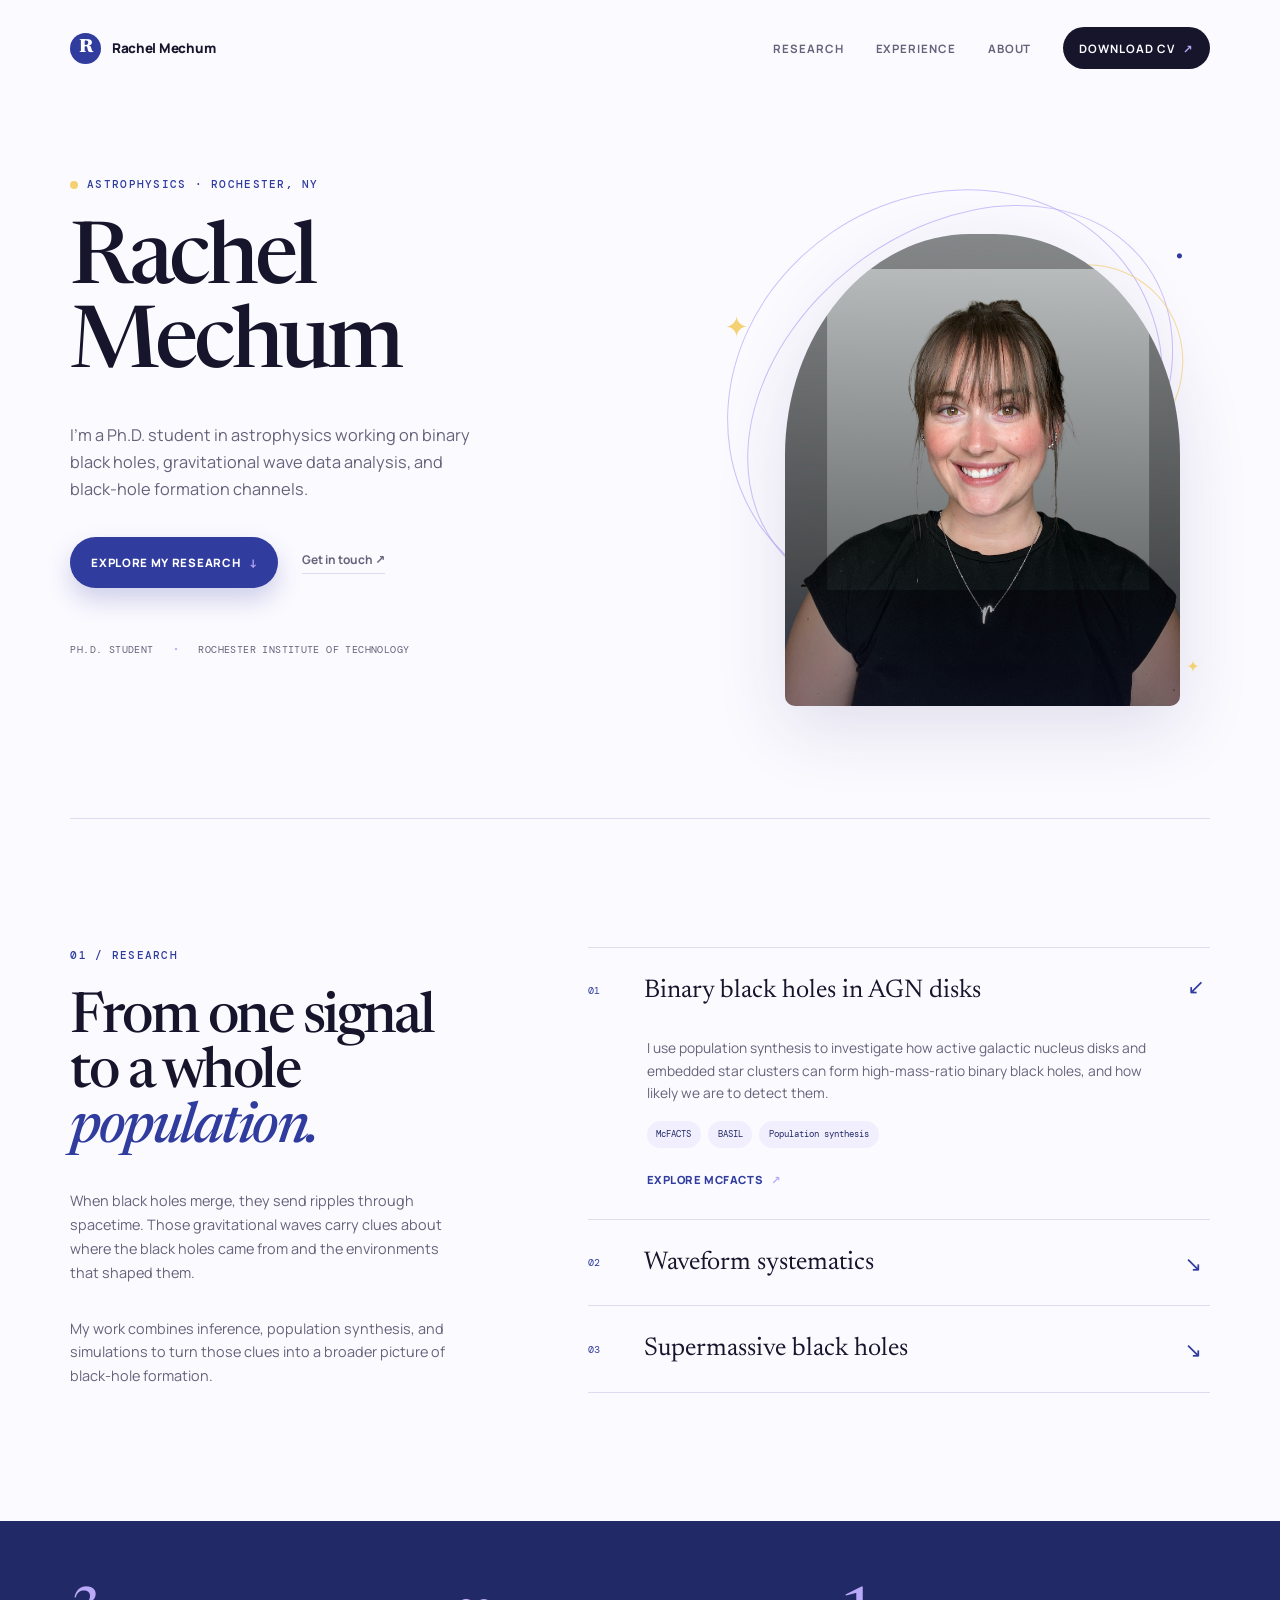
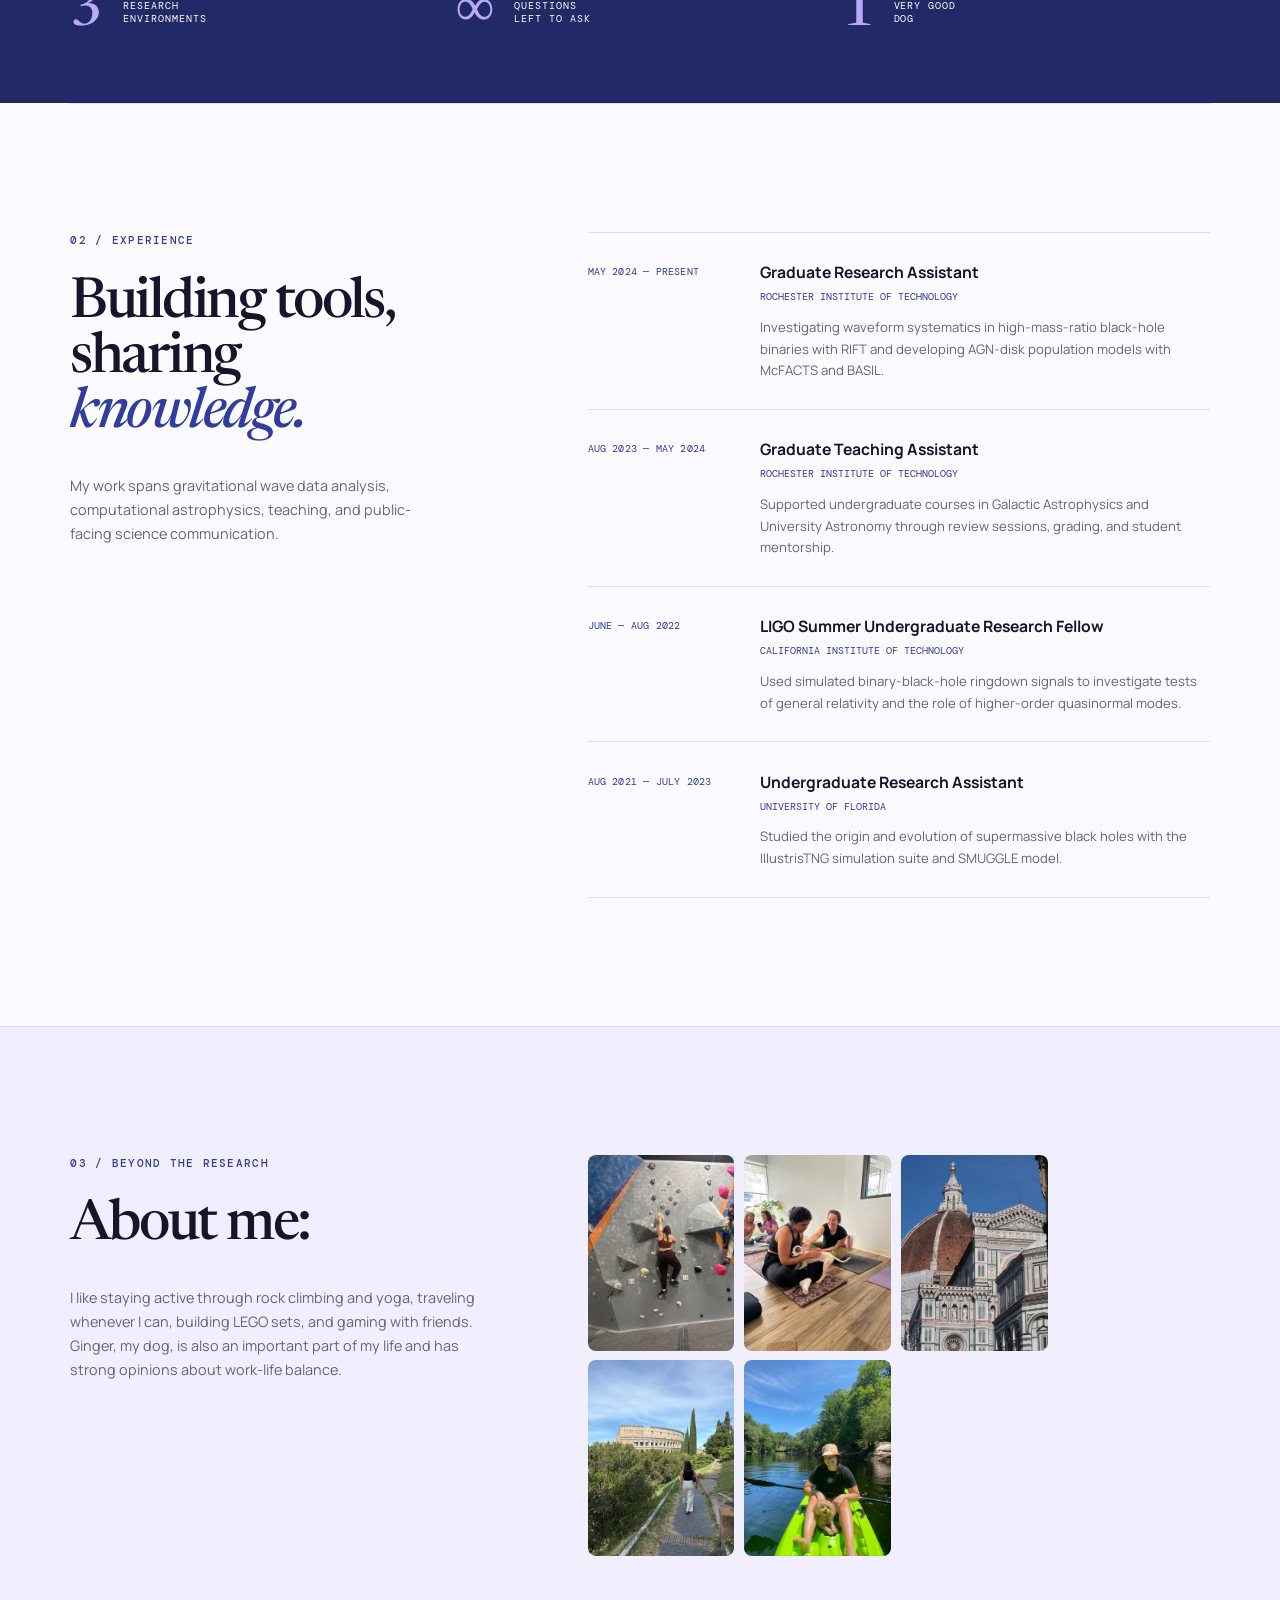
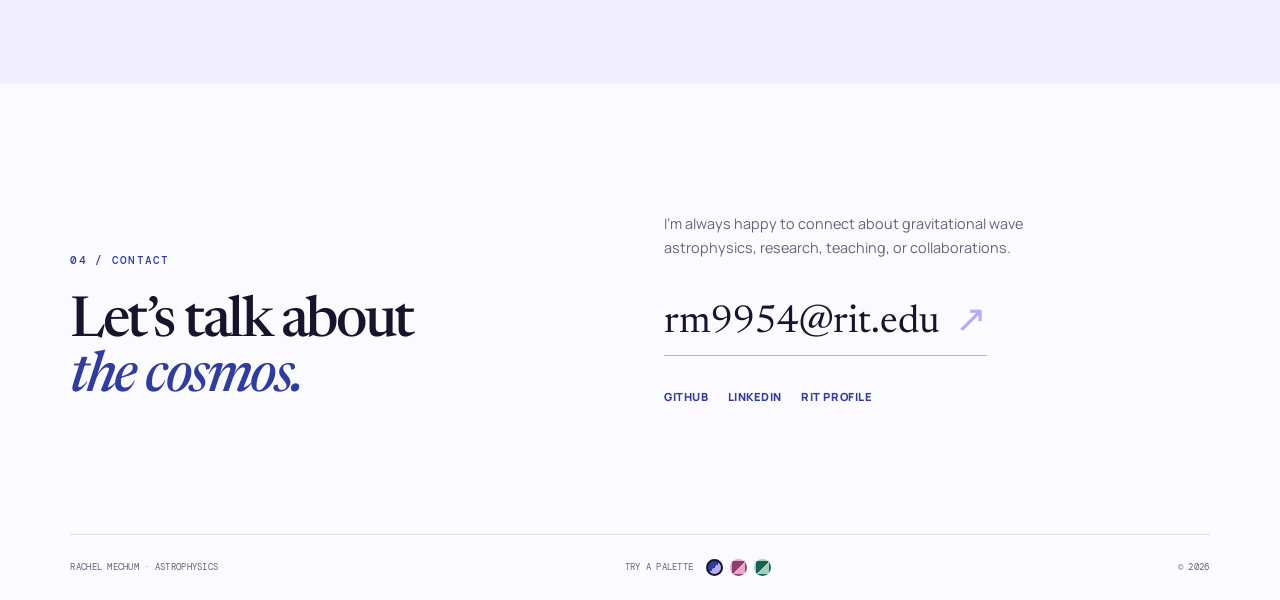
==== index.html @ 211d4503 "Add rock climbing and yoga photos back to about gallery" ====
<!doctype html>
<html lang="en">
<head>
  <meta charset="utf-8">
  <meta name="viewport" content="width=device-width, initial-scale=1">
  <meta name="description" content="Rachel Mechum is a Ph.D. student studying binary black holes, gravitational waves, and black-hole populations.">
  <title>Rachel Mechum | Astrophysics</title>
  <link rel="preconnect" href="https://fonts.googleapis.com">
  <link rel="preconnect" href="https://fonts.gstatic.com" crossorigin>
  <link href="https://fonts.googleapis.com/css2?family=DM+Mono:wght@400;500&family=Manrope:wght@400;500;600;700;800&family=Newsreader:opsz,wght@6..72,500;6..72,600&display=swap" rel="stylesheet">
  <link rel="stylesheet" href="styles.css">
</head>
<body>
  <div class="site-shell">
    <header class="site-header">
      <a class="wordmark" href="#top" aria-label="Rachel Mechum home">
        <span class="wordmark-mark">R</span>
        <span>Rachel Mechum</span>
      </a>
      <button class="menu-toggle" type="button" aria-expanded="false" aria-controls="site-nav">Menu</button>
      <nav class="site-nav" id="site-nav" aria-label="Primary navigation">
        <a href="#research">Research</a>
        <a href="#experience">Experience</a>
        <a href="#about">About</a>
        <a class="nav-button" href="assets/MechumRachel_CurriculumVitae.pdf" download>Download CV <span aria-hidden="true">↗</span></a>
      </nav>
    </header>

    <main id="top">
      <section class="hero section-grid" aria-labelledby="hero-title">
        <div class="hero-copy">
          <p class="eyebrow"><span class="eyebrow-dot"></span> Astrophysics · Rochester, NY</p>
          <h1 id="hero-title">Rachel Mechum</h1>
          <p class="hero-intro">I’m a Ph.D. student in astrophysics working on binary black holes, gravitational wave data analysis, and black-hole formation channels.</p>
          <div class="hero-actions">
            <a class="button button-primary" href="#research">Explore my research <span aria-hidden="true">↓</span></a>
            <a class="text-link" href="mailto:rm9954@rit.edu">Get in touch <span aria-hidden="true">↗</span></a>
          </div>
          <div class="hero-meta">
            <span>Ph.D. student</span>
            <span>Rochester Institute of Technology</span>
          </div>
        </div>
        <div class="hero-visual">
          <div class="orbit orbit-one"></div>
          <div class="orbit orbit-two"></div>
          <div class="orbit orbit-three"></div>
          <div class="star star-one">✦</div>
          <div class="star star-two">✦</div>
          <div class="star star-three">·</div>
          <div class="portrait-frame">
            <img src="assets/rachel-mechum.jpg" alt="Rachel Mechum smiling in a black shirt">
          </div>
        </div>
      </section>

      <section class="research section-grid" id="research" aria-labelledby="research-title">
        <div class="section-intro">
          <p class="eyebrow">01 / Research</p>
          <h2 id="research-title">From one signal<br>to a whole <em>population.</em></h2>
          <p>When black holes merge, they send ripples through spacetime. Those gravitational waves carry clues about where the black holes came from and the environments that shaped them.</p>
          <p>My work combines inference, population synthesis, and simulations to turn those clues into a broader picture of black-hole formation.</p>
        </div>
        <div class="research-cards">
          <details class="research-card" open>
            <summary><span class="card-number">01</span><span class="card-title">Binary black holes in AGN disks</span><span class="card-icon" aria-hidden="true">↘</span></summary>
            <div class="card-content">
              <p>I use population synthesis to investigate how active galactic nucleus disks and embedded star clusters can form high-mass-ratio binary black holes, and how likely we are to detect them.</p>
              <div class="tag-list"><span>McFACTS</span><span>BASIL</span><span>Population synthesis</span></div>
              <a class="card-link" href="https://github.com/mcfacts/mcfacts" target="_blank" rel="noreferrer">Explore McFACTS <span aria-hidden="true">↗</span></a>
            </div>
          </details>
          <details class="research-card">
            <summary><span class="card-number">02</span><span class="card-title">Waveform systematics</span><span class="card-icon" aria-hidden="true">↘</span></summary>
            <div class="card-content">
              <p>I study how differences between waveform models affect the masses, spins, and other properties inferred from unequal-mass binary black-hole mergers.</p>
              <div class="tag-list"><span>RIFT</span><span>Parameter inference</span><span>High mass ratios</span></div>
              <a class="card-link" href="https://github.com/oshaughn/research-projects-RIT" target="_blank" rel="noreferrer">Explore RIFT <span aria-hidden="true">↗</span></a>
            </div>
          </details>
          <details class="research-card">
            <summary><span class="card-number">03</span><span class="card-title">Supermassive black holes</span><span class="card-icon" aria-hidden="true">↘</span></summary>
            <div class="card-content">
              <p>My earlier work explored the origins of supermassive black holes and how their growth connects to galaxy formation and evolution in cosmological simulations.</p>
              <div class="tag-list"><span>IllustrisTNG</span><span>SMUGGLE</span><span>AREPO</span></div>
              <a class="card-link" href="https://ufdc.ufl.edu/aa00092749/00001" target="_blank" rel="noreferrer">Read my undergraduate thesis <span aria-hidden="true">↗</span></a>
            </div>
          </details>
        </div>
      </section>

      <section class="stats-band" aria-label="Research facts">
        <div><strong>3</strong><span>research<br>environments</span></div>
        <div><strong>∞</strong><span>questions<br>left to ask</span></div>
        <div><strong>1</strong><span>very good<br>dog</span></div>
      </section>

      <section class="experience section-grid" id="experience" aria-labelledby="experience-title">
        <div class="section-intro">
          <p class="eyebrow">02 / Experience</p>
          <h2 id="experience-title">Building tools,<br>sharing <em>knowledge.</em></h2>
          <p>My work spans gravitational wave data analysis, computational astrophysics, teaching, and public-facing science communication.</p>
        </div>
        <div class="timeline">
          <article class="timeline-item">
            <div class="timeline-date">May 2024 — present</div>
            <div><h3>Graduate Research Assistant</h3><p class="place">Rochester Institute of Technology</p><p>Investigating waveform systematics in high-mass-ratio black-hole binaries with RIFT and developing AGN-disk population models with McFACTS and BASIL.</p></div>
          </article>
          <article class="timeline-item">
            <div class="timeline-date">Aug 2023 — May 2024</div>
            <div><h3>Graduate Teaching Assistant</h3><p class="place">Rochester Institute of Technology</p><p>Supported undergraduate courses in Galactic Astrophysics and University Astronomy through review sessions, grading, and student mentorship.</p></div>
          </article>
          <article class="timeline-item">
            <div class="timeline-date">June — Aug 2022</div>
            <div><h3>LIGO Summer Undergraduate Research Fellow</h3><p class="place">California Institute of Technology</p><p>Used simulated binary-black-hole ringdown signals to investigate tests of general relativity and the role of higher-order quasinormal modes.</p></div>
          </article>
          <article class="timeline-item">
            <div class="timeline-date">Aug 2021 — July 2023</div>
            <div><h3>Undergraduate Research Assistant</h3><p class="place">University of Florida</p><p>Studied the origin and evolution of supermassive black holes with the IllustrisTNG simulation suite and SMUGGLE model.</p></div>
          </article>
        </div>
      </section>

      <section class="about section-grid" id="about" aria-labelledby="about-title">
        <div class="about-card">
          <p class="eyebrow">03 / Beyond the research</p>
          <h2 id="about-title">About me:</h2>
          <p>I like staying active through rock climbing and yoga, traveling whenever I can, building LEGO sets, and gaming with friends. Ginger, my dog, is also an important part of my life and has strong opinions about work-life balance.</p>
        </div>
        <div class="about-notes">
          <div class="photo-gallery">
            <img class="gallery-photo" src="assets/climbing.jpg" alt="Rachel rock climbing">
            <img class="gallery-photo" src="assets/yoga.jpg" alt="Rachel practicing yoga">
            <img class="gallery-photo" src="assets/cathedral.jpg" alt="A cathedral">
            <img class="gallery-photo" src="assets/colosseum.jpg" alt="The Colosseum">
            <img class="gallery-photo" src="assets/kayak.jpg" alt="Kayaking on the water">
          </div>
        </div>
      </section>

      <section class="contact" id="contact" aria-labelledby="contact-title">
        <div><p class="eyebrow">04 / Contact</p><h2 id="contact-title">Let’s talk about<br><em>the cosmos.</em></h2></div>
        <div class="contact-right"><p>I’m always happy to connect about gravitational wave astrophysics, research, teaching, or collaborations.</p><a class="email-link" href="mailto:rm9954@rit.edu">rm9954@rit.edu <span aria-hidden="true">↗</span></a><div class="social-links"><a href="https://github.com/rachelmechum" target="_blank" rel="noreferrer">GitHub</a><a href="https://www.linkedin.com/in/rachel-mechum-astro/" target="_blank" rel="noreferrer">LinkedIn</a><a href="https://ccrg.rit.edu/user/rachel.mechum" target="_blank" rel="noreferrer">RIT profile</a></div></div>
      </section>
    </main>

    <footer class="site-footer"><span>Rachel Mechum · Astrophysics</span><div class="theme-picker" aria-label="Color theme"><span>Try a palette</span><button class="swatch swatch-cosmic active" type="button" data-theme="cosmic" aria-label="Cosmic blue and lavender" aria-pressed="true"></button><button class="swatch swatch-dusk" type="button" data-theme="dusk" aria-label="Dusk rose and violet" aria-pressed="false"></button><button class="swatch swatch-forest" type="button" data-theme="forest" aria-label="Forest and cream" aria-pressed="false"></button></div><span>© <span id="year"></span></span></footer>
  </div>
  <script src="script.js"></script>
</body>
</html>
---- styles.css ----
:root {
  --ink: #17152c;
  --muted: #65637a;
  --paper: #fbfaff;
  --surface: #f1effd;
  --line: #dedcf0;
  --blue: #303c9e;
  --blue-deep: #212966;
  --lavender: #b9a9f8;
  --lavender-pale: #e7e1ff;
  --yellow: #f4d274;
  --shadow: 0 22px 70px rgba(44, 41, 102, .13);
}

[data-theme="dusk"] { --ink: #291827; --muted: #796371; --paper: #fffafc; --surface: #f8eaf2; --line: #ead4e0; --blue: #8c3d70; --blue-deep: #532444; --lavender: #e9a7c9; --lavender-pale: #f7d9e9; --yellow: #f3c978; }
[data-theme="forest"] { --ink: #132621; --muted: #60766e; --paper: #fbfcf7; --surface: #e7f1e9; --line: #d0e1d5; --blue: #176257; --blue-deep: #0f413b; --lavender: #a5d1b9; --lavender-pale: #d9ecde; --yellow: #e8c866; }

* { box-sizing: border-box; }
html { scroll-behavior: smooth; }
body { margin: 0; background: var(--paper); color: var(--ink); font-family: Manrope, system-ui, sans-serif; line-height: 1.65; }
a { color: inherit; text-decoration: none; }
button { font: inherit; }
.site-shell { max-width: 1440px; margin: 0 auto; padding: 0 5.5vw; overflow: hidden; }
.site-header { align-items: center; display: flex; justify-content: space-between; min-height: 96px; position: relative; z-index: 5; }
.wordmark { align-items: center; display: flex; font-size: .84rem; font-weight: 800; gap: .65rem; letter-spacing: -.02em; }
.wordmark-mark { align-items: center; background: var(--blue); border-radius: 50%; color: #fff; display: inline-flex; font-family: Newsreader, Georgia, serif; font-size: 1.2rem; height: 31px; justify-content: center; width: 31px; }
.site-nav { align-items: center; display: flex; gap: 2rem; font-size: .72rem; font-weight: 700; letter-spacing: .08em; text-transform: uppercase; }
.site-nav a:not(.nav-button) { color: var(--muted); transition: color .2s ease; }
.site-nav a:not(.nav-button):hover, .text-link:hover, .card-link:hover { color: var(--blue); }
.nav-button { background: var(--ink); border-radius: 999px; color: var(--paper); padding: .72rem 1rem; }
.nav-button span, .button span, .email-link span, .card-link span { color: var(--lavender); margin-left: .35rem; }
.menu-toggle { display: none; }
.section-grid { display: grid; gap: clamp(3rem, 8vw, 10rem); grid-template-columns: minmax(240px, .8fr) minmax(0, 1.2fr); }
.hero { min-height: 690px; padding: 5rem 0 7rem; }
.hero-copy { align-self: center; max-width: 610px; padding-bottom: 3rem; }
.eyebrow { align-items: center; color: var(--blue); display: flex; font-family: "DM Mono", monospace; font-size: .66rem; font-weight: 500; gap: .55rem; letter-spacing: .12em; margin: 0 0 1.7rem; text-transform: uppercase; }
.eyebrow-dot { background: var(--yellow); border-radius: 50%; height: 8px; width: 8px; }
h1, h2 { font-family: Newsreader, Georgia, serif; font-weight: 500; letter-spacing: -.045em; line-height: .98; margin: 0; }
h1 { font-size: clamp(3.5rem, 6.7vw, 6.9rem); max-width: 700px; }
h2 { font-size: clamp(2.6rem, 4.4vw, 5rem); }
em { color: var(--blue); font-style: italic; }
.hero-intro { color: var(--muted); font-size: 1.02rem; margin: 2.1rem 0; max-width: 520px; }
.hero-actions { align-items: center; display: flex; gap: 1.5rem; margin-bottom: 3.4rem; }
.button { border-radius: 999px; display: inline-block; font-size: .72rem; font-weight: 800; letter-spacing: .06em; padding: 1rem 1.3rem; text-transform: uppercase; }
.button-primary { background: var(--blue); color: #fff; box-shadow: 0 12px 25px rgba(48, 60, 158, .22); }
.button-primary:hover { background: var(--blue-deep); }
.text-link { border-bottom: 1px solid var(--line); color: var(--muted); font-size: .75rem; font-weight: 700; padding-bottom: .2rem; }
.hero-meta { color: var(--muted); display: flex; flex-wrap: wrap; font-family: "DM Mono", monospace; font-size: .62rem; gap: 1.2rem; letter-spacing: .04em; text-transform: uppercase; }
.hero-meta span + span::before { color: var(--lavender); content: "•"; margin-right: 1.2rem; }
.hero-visual { align-self: center; height: 530px; justify-self: end; max-width: 500px; position: relative; width: 100%; }
.portrait-frame { background: var(--lavender-pale); border-radius: 47% 47% 10px 10px; bottom: 0; box-shadow: var(--shadow); height: 89%; overflow: hidden; position: absolute; right: 6%; width: 79%; z-index: 2; }
.portrait-frame::after { background: linear-gradient(180deg, transparent 68%, rgba(33, 41, 102, .2)); content: ""; inset: 0; position: absolute; }
.portrait-frame img { height: 100%; object-fit: cover; object-position: center top; width: 100%; }
.orbit { border: 1px solid var(--lavender); border-radius: 50%; height: 76%; left: 2%; opacity: .7; position: absolute; top: 4%; transform: rotate(-34deg); width: 90%; z-index: 1; }
.orbit-two { height: 88%; left: 15%; top: -1%; transform: rotate(52deg); width: 70%; }
.orbit-three { border-color: var(--yellow); height: 40%; left: 54%; top: 16%; transform: rotate(47deg); width: 40%; }
.star { color: var(--yellow); font-size: 1.8rem; position: absolute; z-index: 3; }
.star-one { left: 3%; top: 24%; }.star-two { bottom: 5%; right: 2%; font-size: 1rem; }.star-three { color: var(--blue); right: 5%; top: 7%; font-size: 3rem; }
.research, .experience, .about { border-top: 1px solid var(--line); padding: 8rem 0; }
.section-intro { max-width: 380px; }
.section-intro > p:not(.eyebrow) { color: var(--muted); font-size: .9rem; margin: 2rem 0 0; }
.section-intro > p + p { margin-top: 1rem; }
.research-cards { border-top: 1px solid var(--line); }
.research-card { border-bottom: 1px solid var(--line); }
.research-card summary { align-items: center; cursor: pointer; display: grid; gap: 1rem; grid-template-columns: 40px 1fr 25px; list-style: none; padding: 1.35rem 0; }
.research-card summary::-webkit-details-marker { display: none; }
.card-number { color: var(--blue); font-family: "DM Mono", monospace; font-size: .65rem; }.card-title { font-family: Newsreader, Georgia, serif; font-size: 1.6rem; }.card-icon { color: var(--blue); font-size: 1.3rem; transition: transform .2s; }.research-card[open] .card-icon { transform: rotate(90deg); }
.card-content { padding: .2rem 3.7rem 1.7rem; }.card-content p { color: var(--muted); font-size: .86rem; margin: 0 0 1rem; max-width: 560px; }.tag-list { display: flex; flex-wrap: wrap; gap: .45rem; margin-bottom: 1.1rem; }.tag-list span { background: var(--surface); border-radius: 999px; color: var(--blue-deep); font-family: "DM Mono", monospace; font-size: .59rem; padding: .35rem .6rem; }.card-link, .social-links a { color: var(--blue); font-size: .7rem; font-weight: 800; letter-spacing: .05em; text-transform: uppercase; }
.stats-band { align-items: center; background: var(--blue-deep); color: #fff; display: grid; gap: 1rem; grid-template-columns: repeat(3, 1fr); margin: 0 calc(50% - 50vw); padding: 4rem max(5.5vw, calc((100vw - 1280px) / 2)); }.stats-band div { align-items: center; display: flex; gap: 1.25rem; }.stats-band strong { color: var(--lavender); font-family: Newsreader, Georgia, serif; font-size: 3.4rem; font-weight: 500; line-height: 1; }.stats-band span { font-family: "DM Mono", monospace; font-size: .6rem; letter-spacing: .1em; line-height: 1.4; text-transform: uppercase; }
.timeline { border-top: 1px solid var(--line); }.timeline-item { border-bottom: 1px solid var(--line); display: grid; gap: 2rem; grid-template-columns: 140px 1fr; padding: 1.7rem 0; }.timeline-date { color: var(--blue); font-family: "DM Mono", monospace; font-size: .62rem; letter-spacing: .02em; padding-top: .25rem; text-transform: uppercase; }.timeline h3 { font-size: .98rem; margin: 0; }.place { color: var(--blue); font-family: "DM Mono", monospace; font-size: .62rem; margin: .2rem 0 .7rem !important; text-transform: uppercase; }.timeline p:last-child { color: var(--muted); font-size: .82rem; margin: 0; }
.about { background: var(--surface); margin: 0 calc(50% - 50vw); padding-left: max(5.5vw, calc((100vw - 1280px) / 2)); padding-right: max(5.5vw, calc((100vw - 1280px) / 2)); }.about-card { max-width: 500px; }.about-card > p:not(.eyebrow) { color: var(--muted); font-size: .9rem; margin: 2rem 0; }
.photo-gallery { display: grid; gap: .6rem; grid-template-columns: repeat(3, 1fr); justify-self: end; max-width: 460px; }.gallery-photo { aspect-ratio: 3 / 4; border-radius: 8px; display: block; margin: 0; object-fit: cover; width: 100%; }
.contact { align-items: end; display: grid; gap: 3rem; grid-template-columns: 1fr 1fr; padding: 8rem 0; }.contact-right { max-width: 440px; }.contact-right > p { color: var(--muted); font-size: .9rem; margin: 0 0 2rem; }.email-link { border-bottom: 1px solid var(--lavender); display: inline-block; font-family: Newsreader, Georgia, serif; font-size: clamp(1.6rem, 3vw, 2.7rem); }.social-links { display: flex; flex-wrap: wrap; gap: 1.2rem; margin-top: 2rem; }
.site-footer { align-items: center; border-top: 1px solid var(--line); color: var(--muted); display: flex; font-family: "DM Mono", monospace; font-size: .58rem; justify-content: space-between; letter-spacing: .03em; padding: 1.5rem 0; text-transform: uppercase; }.theme-picker { align-items: center; display: flex; gap: .45rem; }.theme-picker > span { margin-right: .35rem; }.swatch { border: 2px solid transparent; border-radius: 50%; cursor: pointer; height: 17px; padding: 0; width: 17px; }.swatch.active { border-color: var(--ink); outline: 2px solid var(--paper); outline-offset: 1px; }.swatch-cosmic { background: linear-gradient(135deg, #303c9e 50%, #b9a9f8 50%); }.swatch-dusk { background: linear-gradient(135deg, #8c3d70 50%, #e9a7c9 50%); }.swatch-forest { background: linear-gradient(135deg, #176257 50%, #a5d1b9 50%); }
@media (max-width: 800px) { .site-shell { padding: 0 7vw; }.site-header { min-height: 78px; }.menu-toggle { background: none; border: 0; color: var(--muted); display: block; font-size: .7rem; font-weight: 800; letter-spacing: .08em; text-transform: uppercase; }.site-nav { background: var(--paper); border-bottom: 1px solid var(--line); display: none; flex-direction: column; gap: 1.2rem; left: -7vw; padding: 1.5rem 7vw 2rem; position: absolute; right: -7vw; top: 78px; }.site-nav.open { display: flex; }.hero { display: flex; flex-direction: column; min-height: 0; padding: 4rem 0 6rem; }.hero-copy { padding-bottom: 0; }.hero-visual { align-self: center; height: 430px; margin-top: 3rem; width: min(100%, 430px); }.section-grid { display: block; }.research, .experience, .about { padding: 5.5rem 0; }.section-intro { margin-bottom: 3rem; max-width: 520px; }.stats-band { grid-template-columns: 1fr; margin-top: 0; padding-bottom: 3rem; padding-top: 3rem; }.stats-band div { justify-content: center; }.timeline-item { gap: .7rem; grid-template-columns: 1fr; }.timeline-date { padding-top: 0; }.about { padding-left: 7vw; padding-right: 7vw; }.photo-gallery { margin-top: 3rem; max-width: none; }.contact { display: block; padding: 5.5rem 0; }.contact-right { margin-top: 3rem; }.site-footer { align-items: flex-start; flex-direction: column; gap: 1rem; }.theme-picker { order: 3; } }
@media (max-width: 480px) { h1 { font-size: 3.35rem; }.hero-actions { align-items: flex-start; flex-direction: column; gap: 1rem; }.hero-visual { height: 360px; }.card-content { padding-left: 3.5rem; }.photo-gallery { grid-template-columns: 1fr; }.hero-meta { display: block; }.hero-meta span { display: block; margin-bottom: .5rem; }.hero-meta span + span::before { display: none; } }
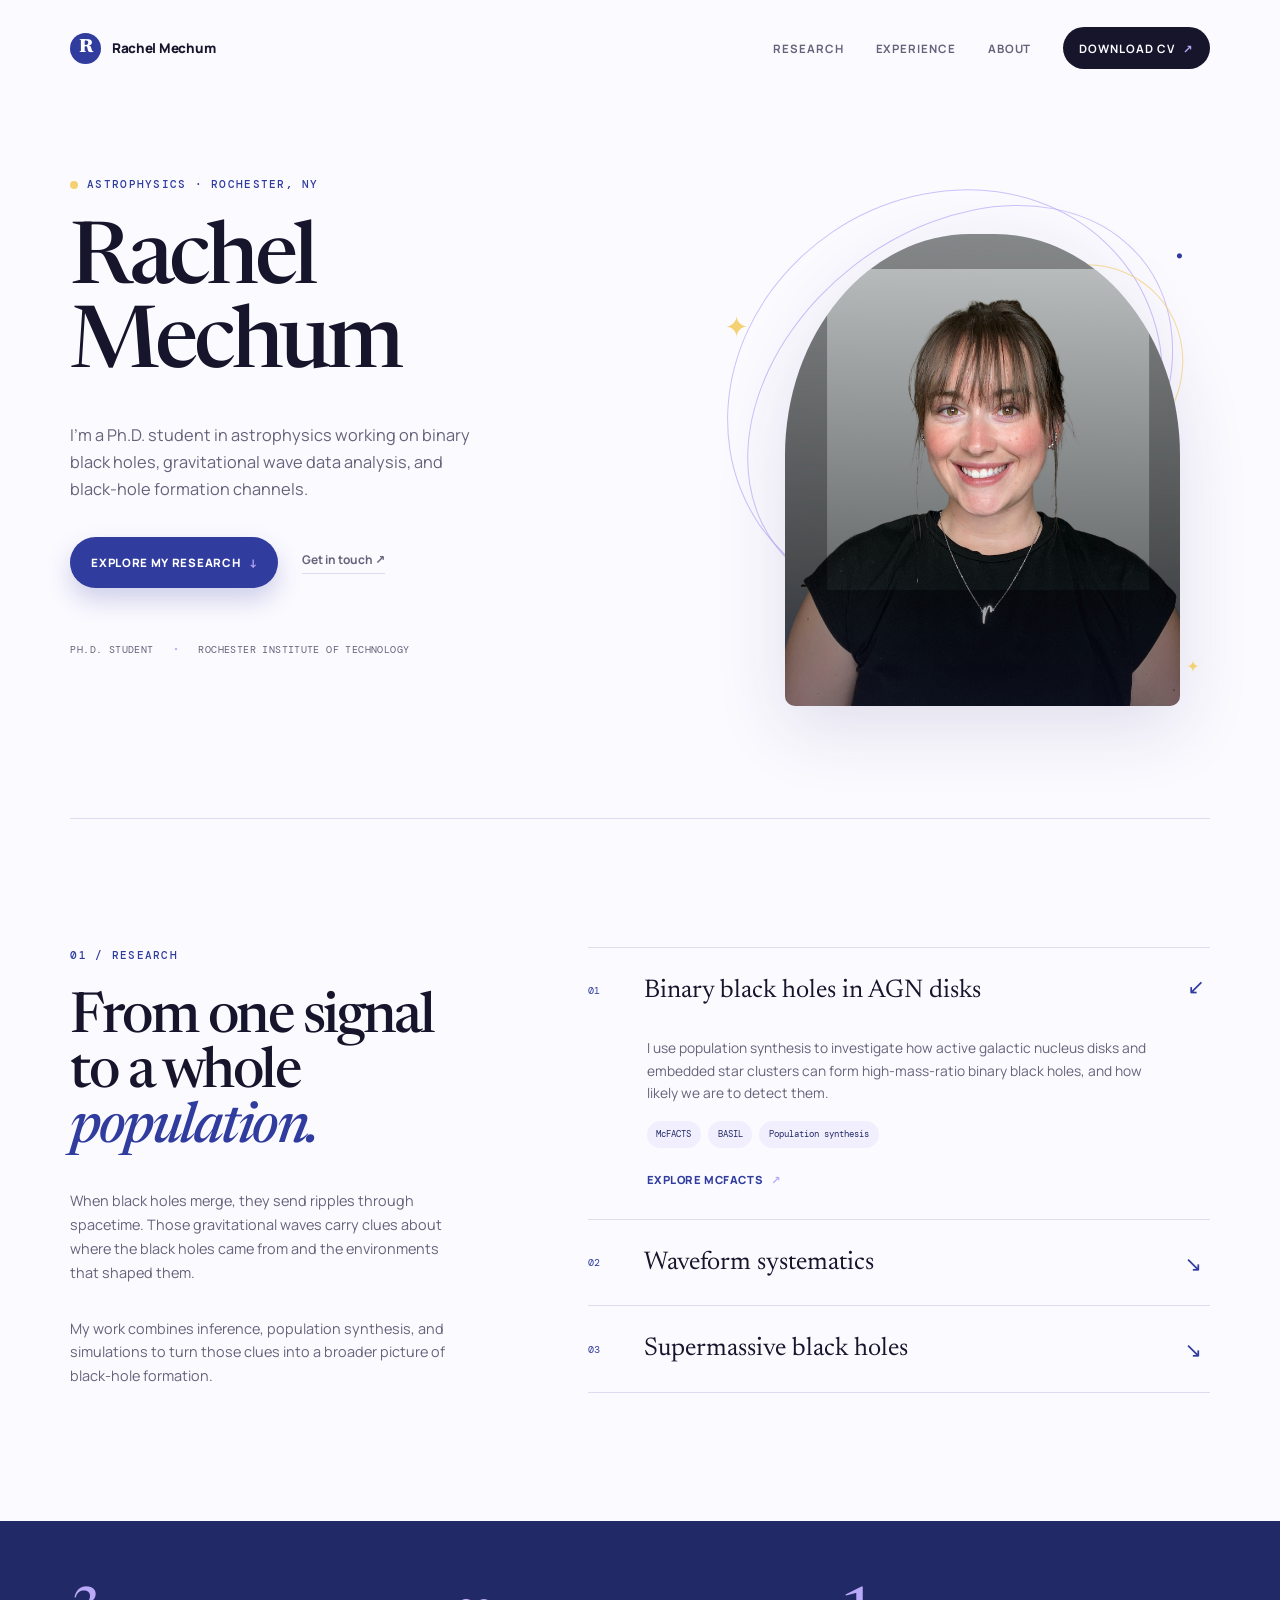
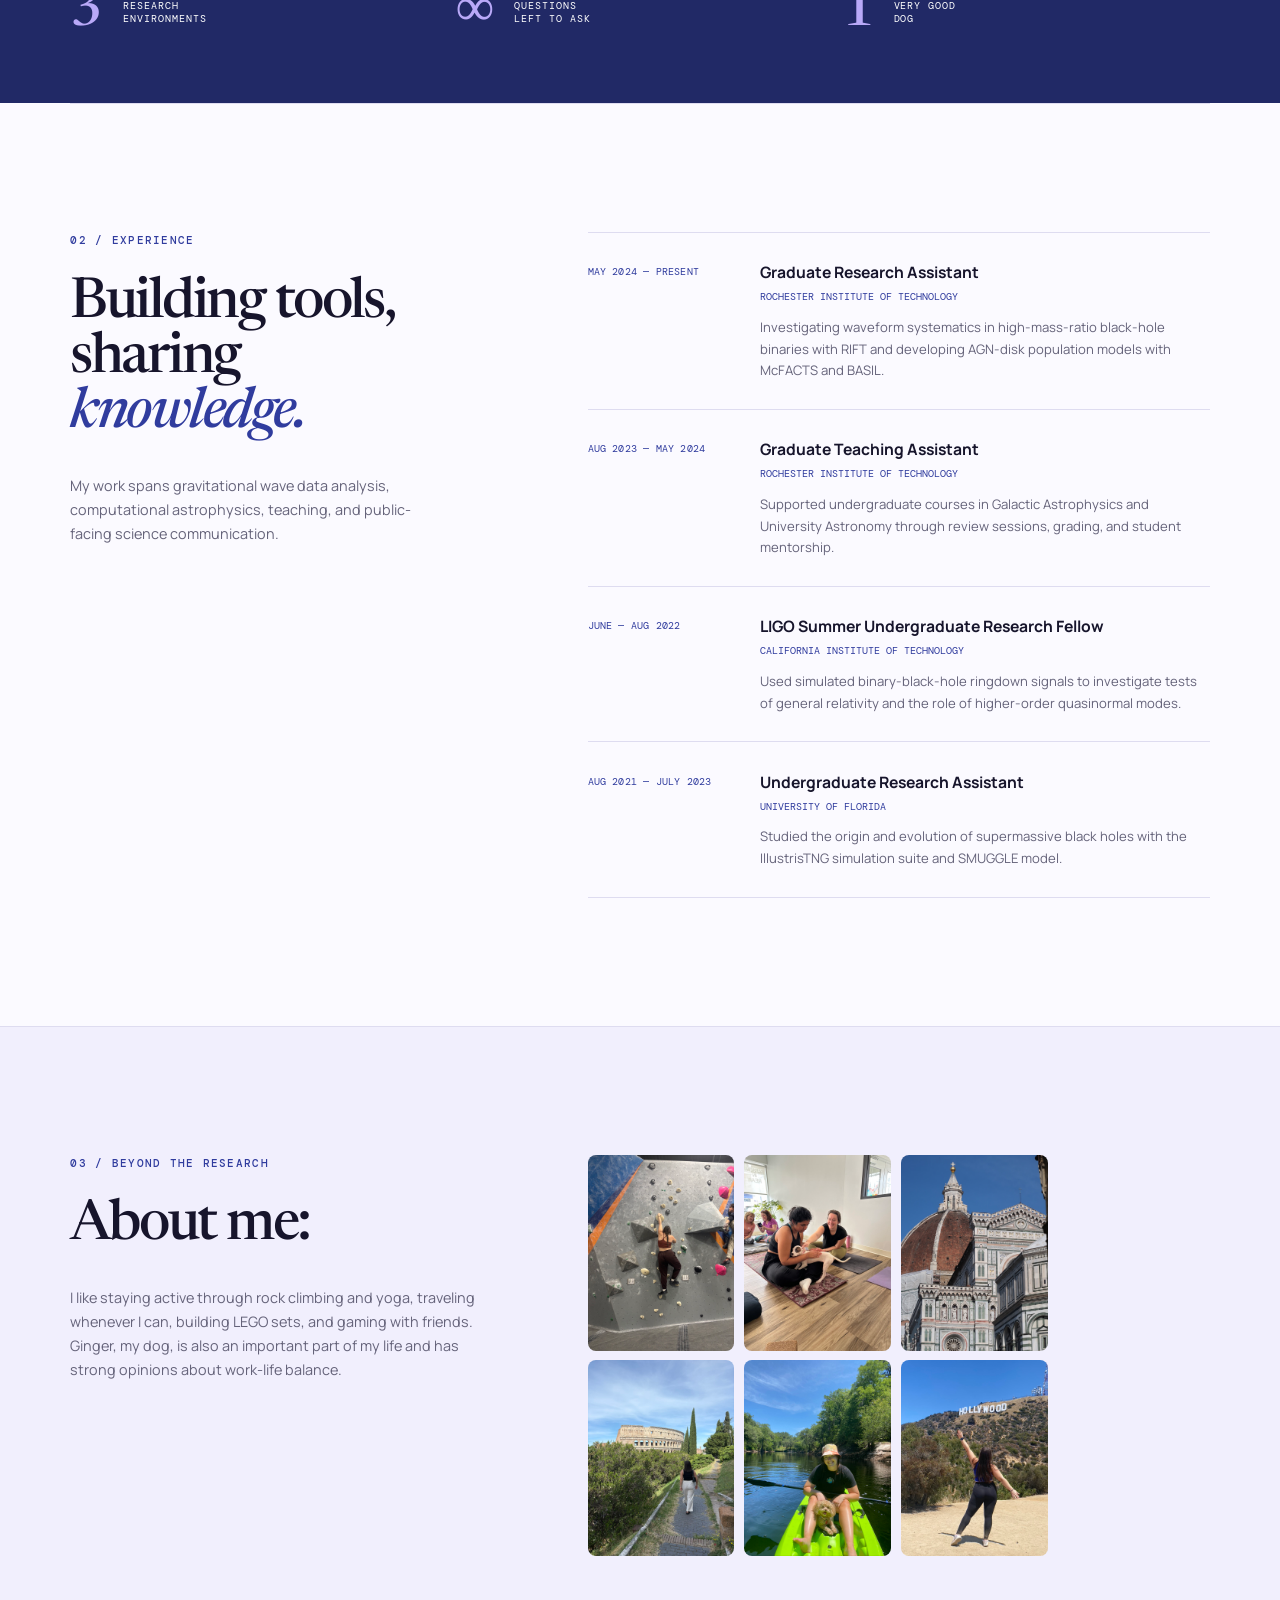
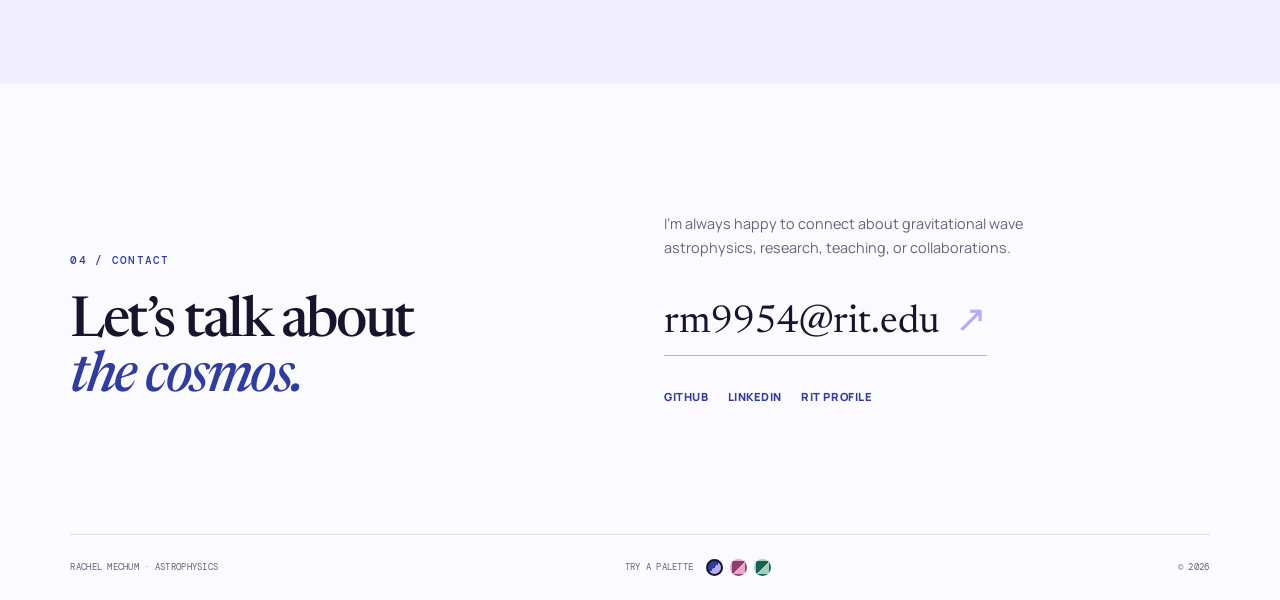
==== commit b037b7bf: "Add Hollywood photo to about gallery" ====
--- a/index.html
+++ b/index.html
@@ -134,6 +134,7 @@
             <img class="gallery-photo" src="assets/cathedral.jpg" alt="A cathedral">
             <img class="gallery-photo" src="assets/colosseum.jpg" alt="The Colosseum">
             <img class="gallery-photo" src="assets/kayak.jpg" alt="Kayaking on the water">
+            <img class="gallery-photo" src="assets/hollywood.jpg" alt="Rachel at the Hollywood sign">
           </div>
         </div>
       </section>
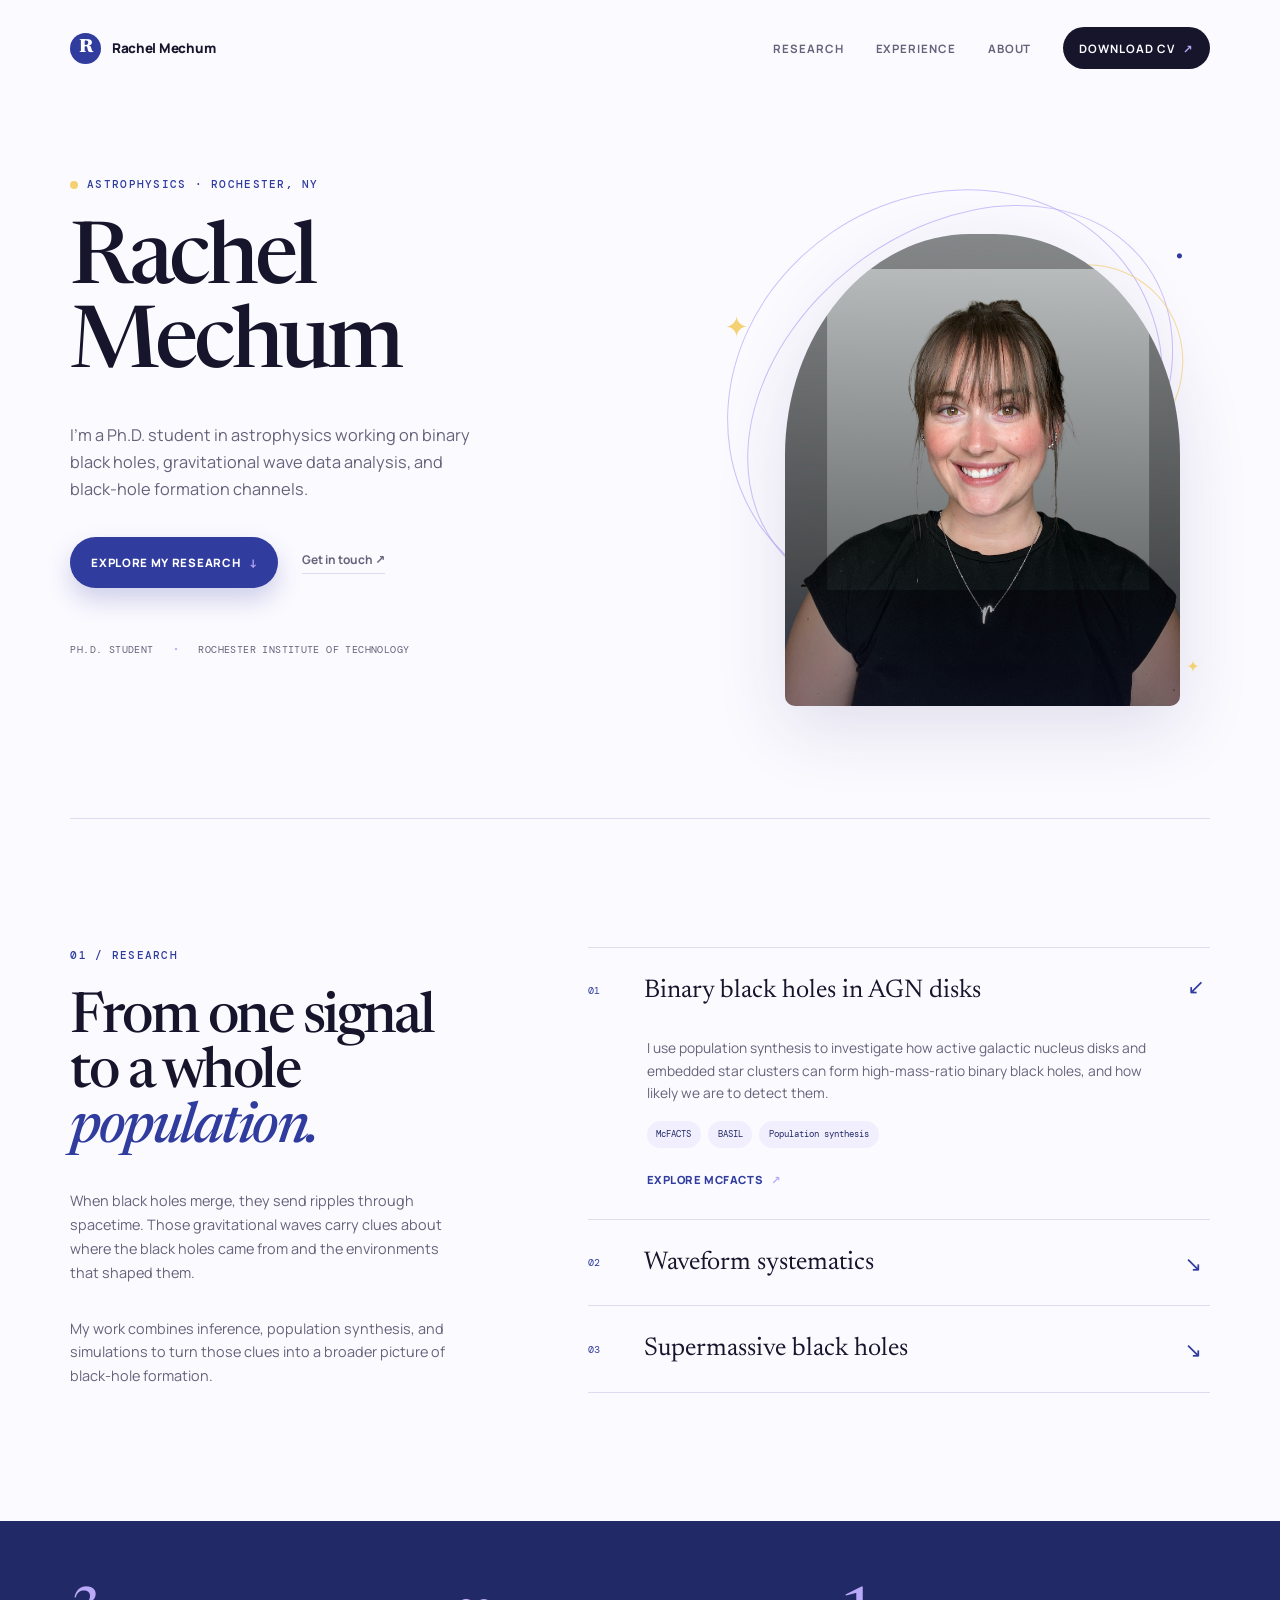
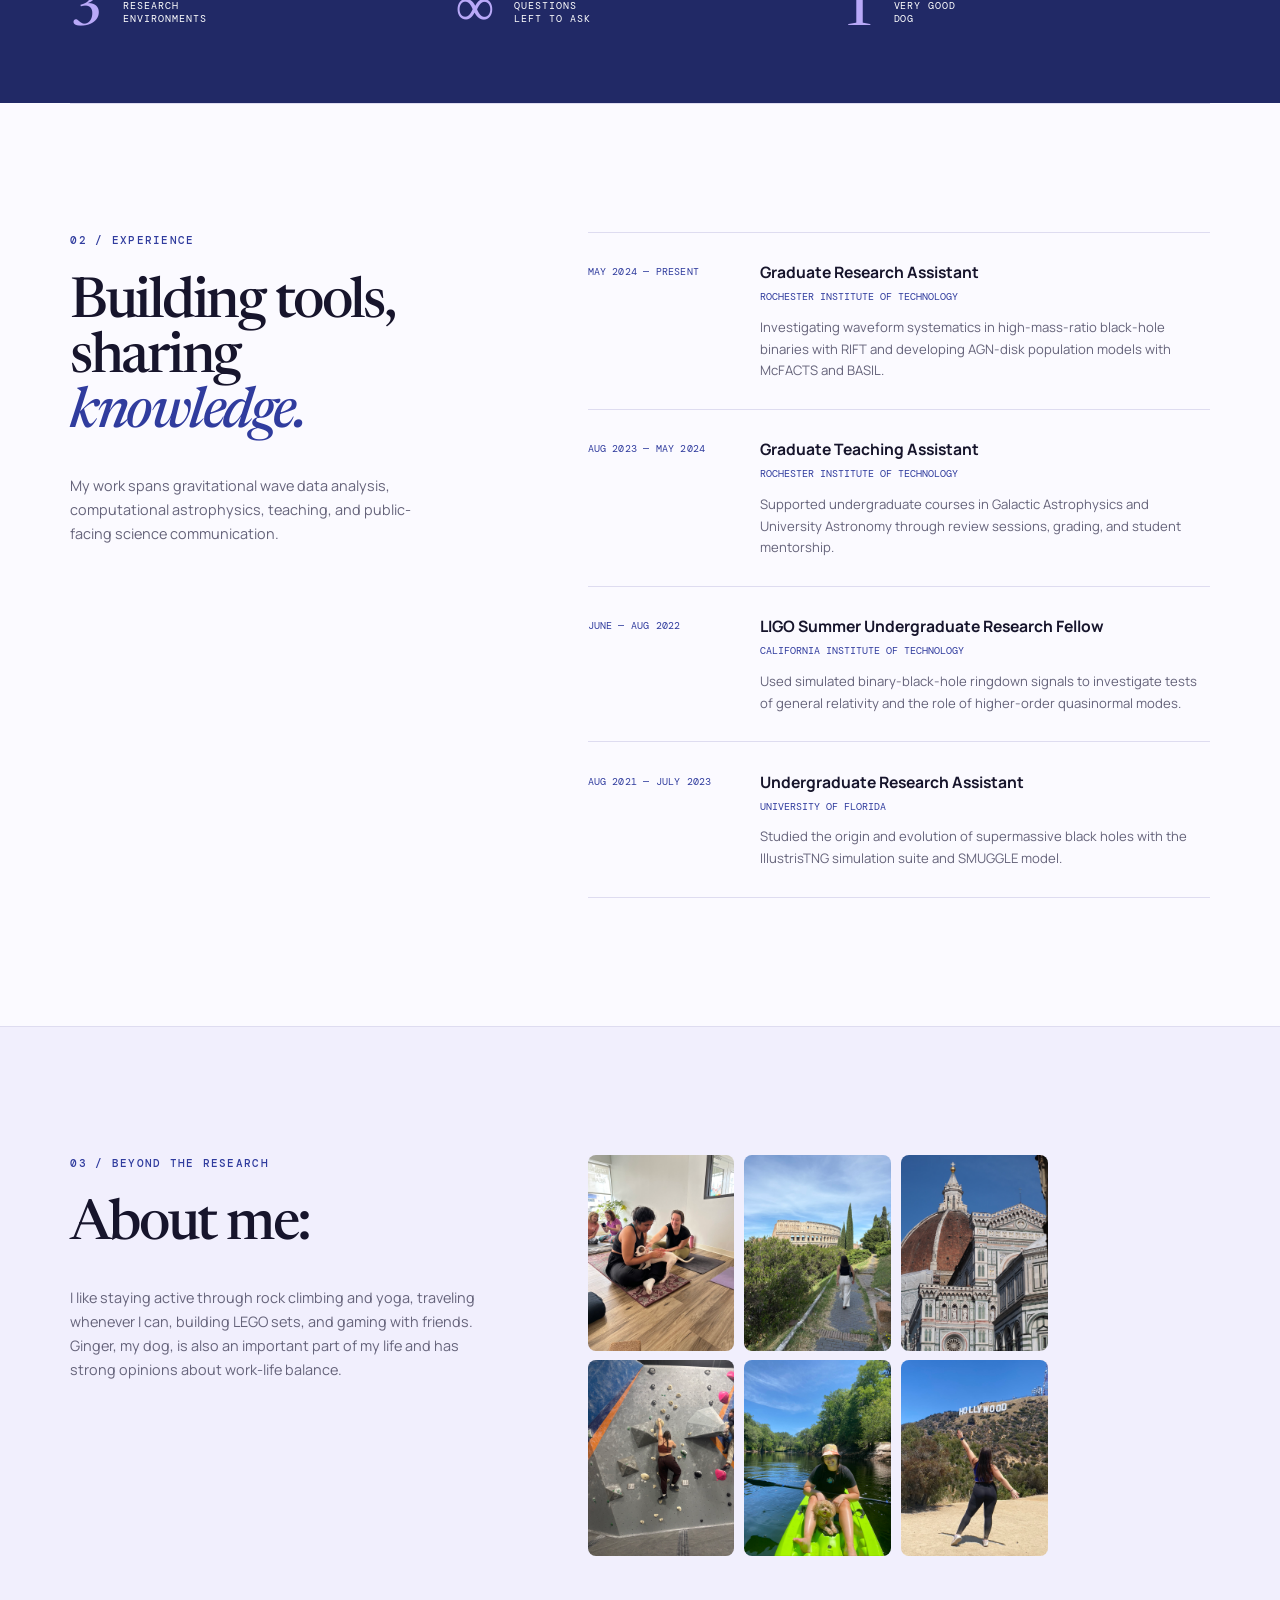
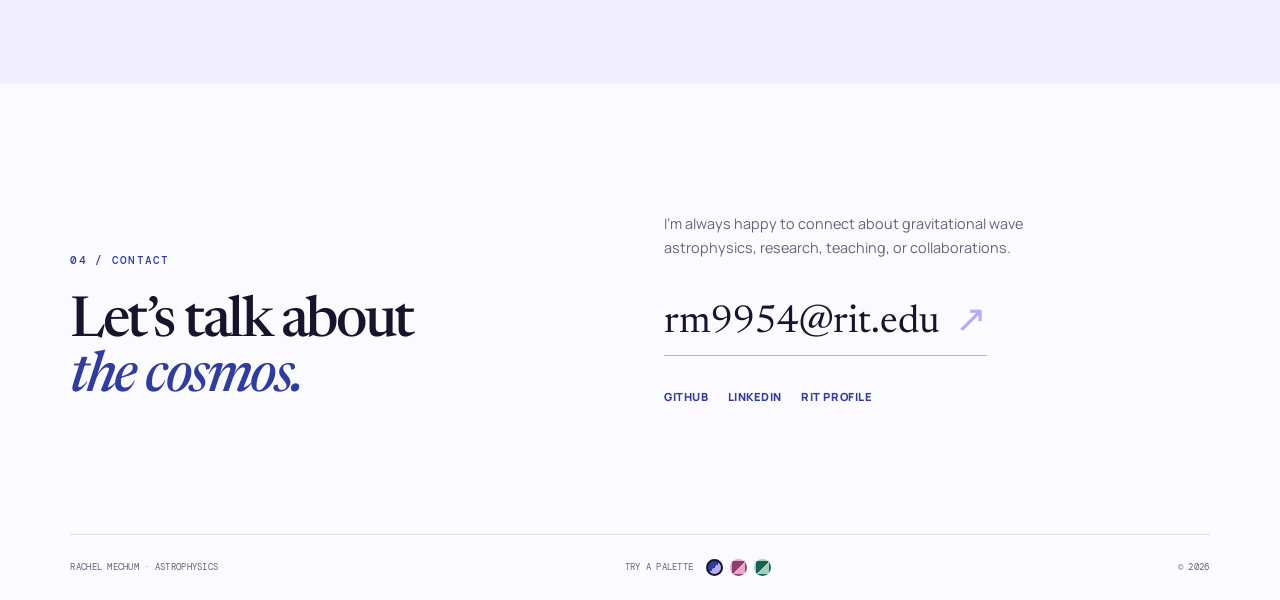
==== commit fd13ee4e: "Reorder about gallery photos" ====
--- a/index.html
+++ b/index.html
@@ -129,10 +129,10 @@
         </div>
         <div class="about-notes">
           <div class="photo-gallery">
+            <img class="gallery-photo" src="assets/yoga.jpg" alt="Rachel practicing yoga">
+            <img class="gallery-photo" src="assets/colosseum.jpg" alt="The Colosseum">
+            <img class="gallery-photo" src="assets/cathedral.jpg" alt="A cathedral">
             <img class="gallery-photo" src="assets/climbing.jpg" alt="Rachel rock climbing">
-            <img class="gallery-photo" src="assets/yoga.jpg" alt="Rachel practicing yoga">
-            <img class="gallery-photo" src="assets/cathedral.jpg" alt="A cathedral">
-            <img class="gallery-photo" src="assets/colosseum.jpg" alt="The Colosseum">
             <img class="gallery-photo" src="assets/kayak.jpg" alt="Kayaking on the water">
             <img class="gallery-photo" src="assets/hollywood.jpg" alt="Rachel at the Hollywood sign">
           </div>
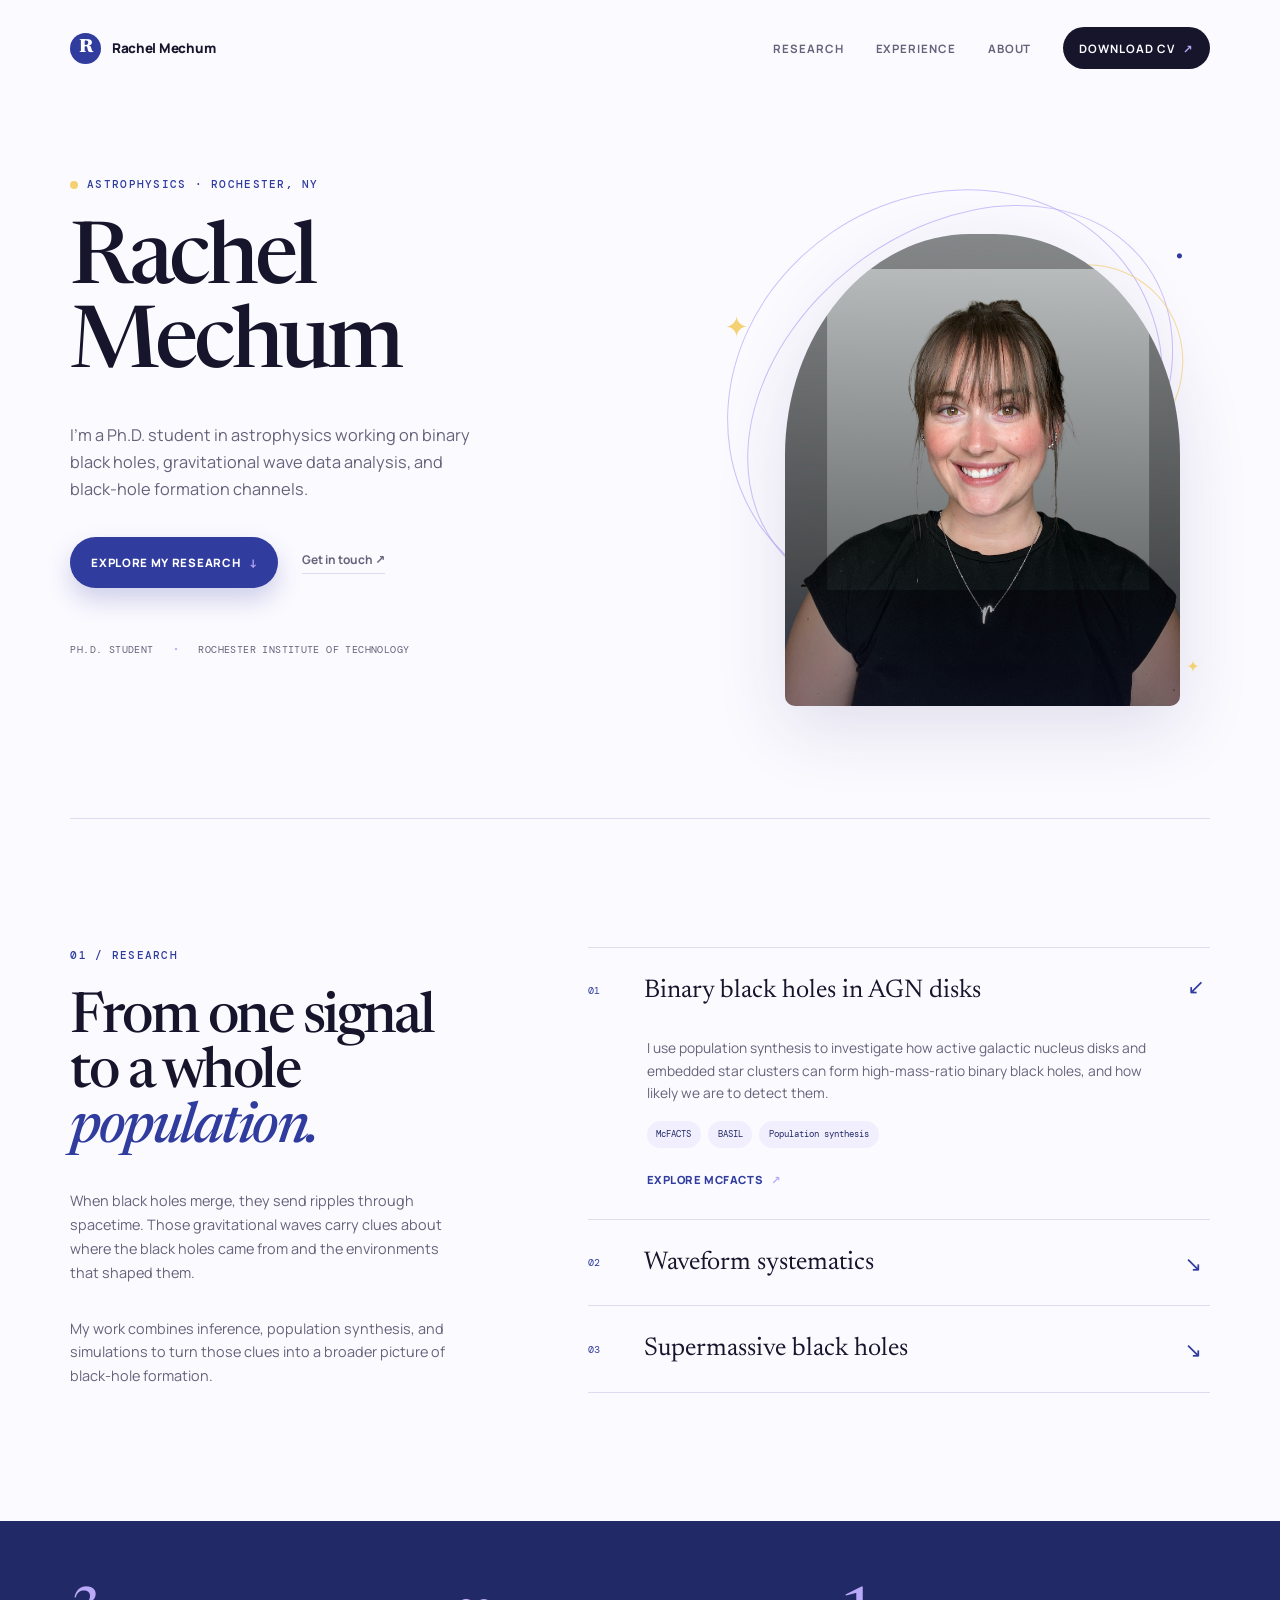
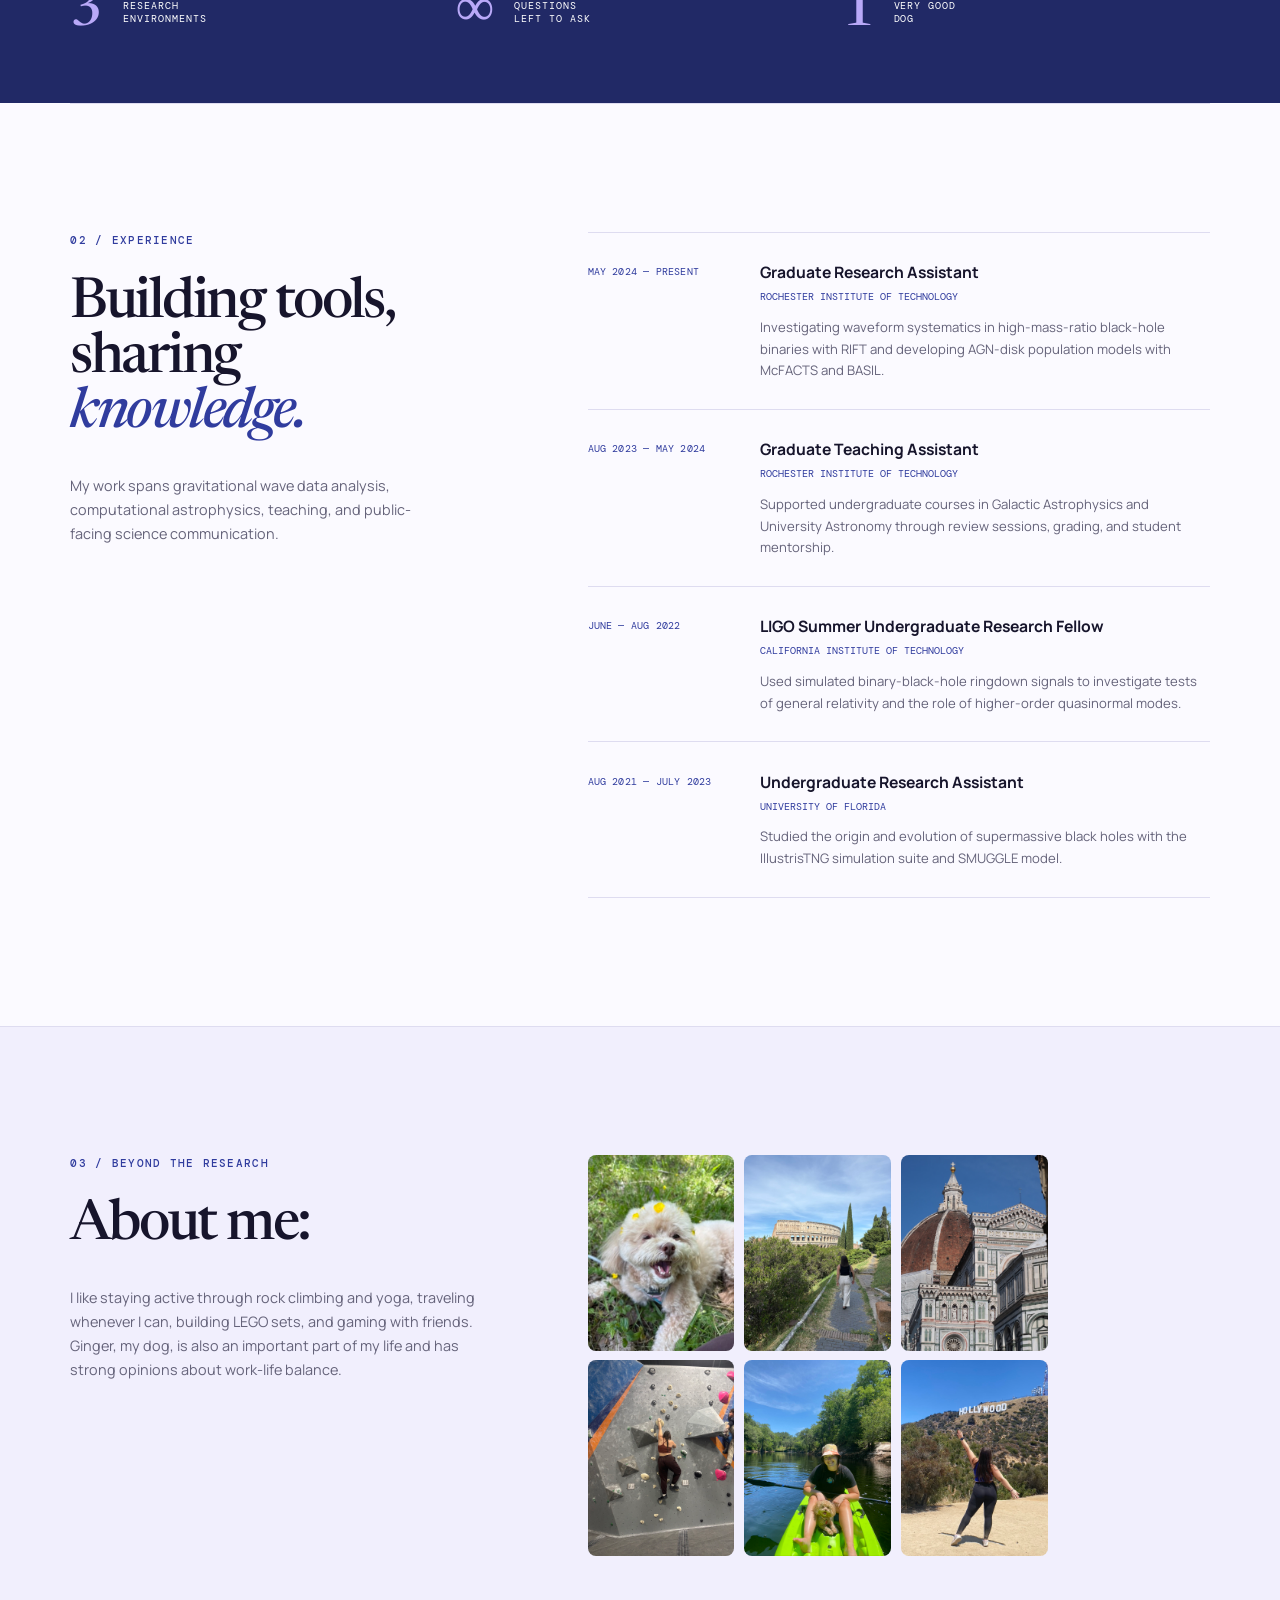
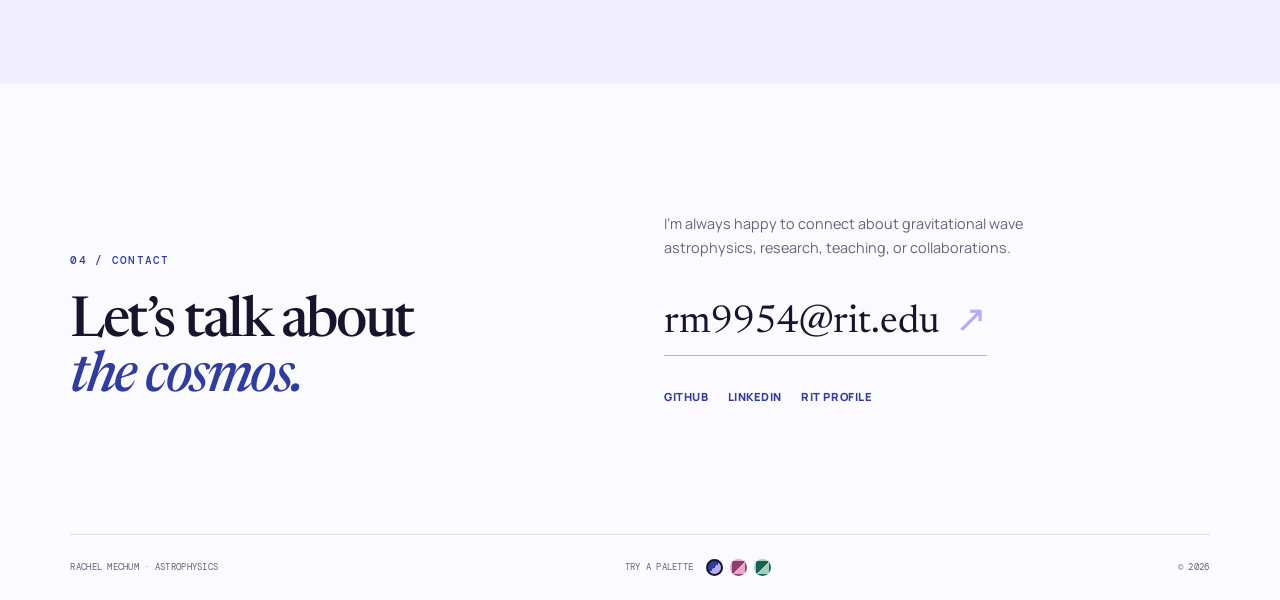
==== commit 03b20960: "Swap yoga photo for Ginger in about gallery" ====
--- a/index.html
+++ b/index.html
@@ -129,7 +129,7 @@
         </div>
         <div class="about-notes">
           <div class="photo-gallery">
-            <img class="gallery-photo" src="assets/yoga.jpg" alt="Rachel practicing yoga">
+            <img class="gallery-photo" src="assets/ginger.jpg" alt="Ginger, Rachel's dog">
             <img class="gallery-photo" src="assets/colosseum.jpg" alt="The Colosseum">
             <img class="gallery-photo" src="assets/cathedral.jpg" alt="A cathedral">
             <img class="gallery-photo" src="assets/climbing.jpg" alt="Rachel rock climbing">
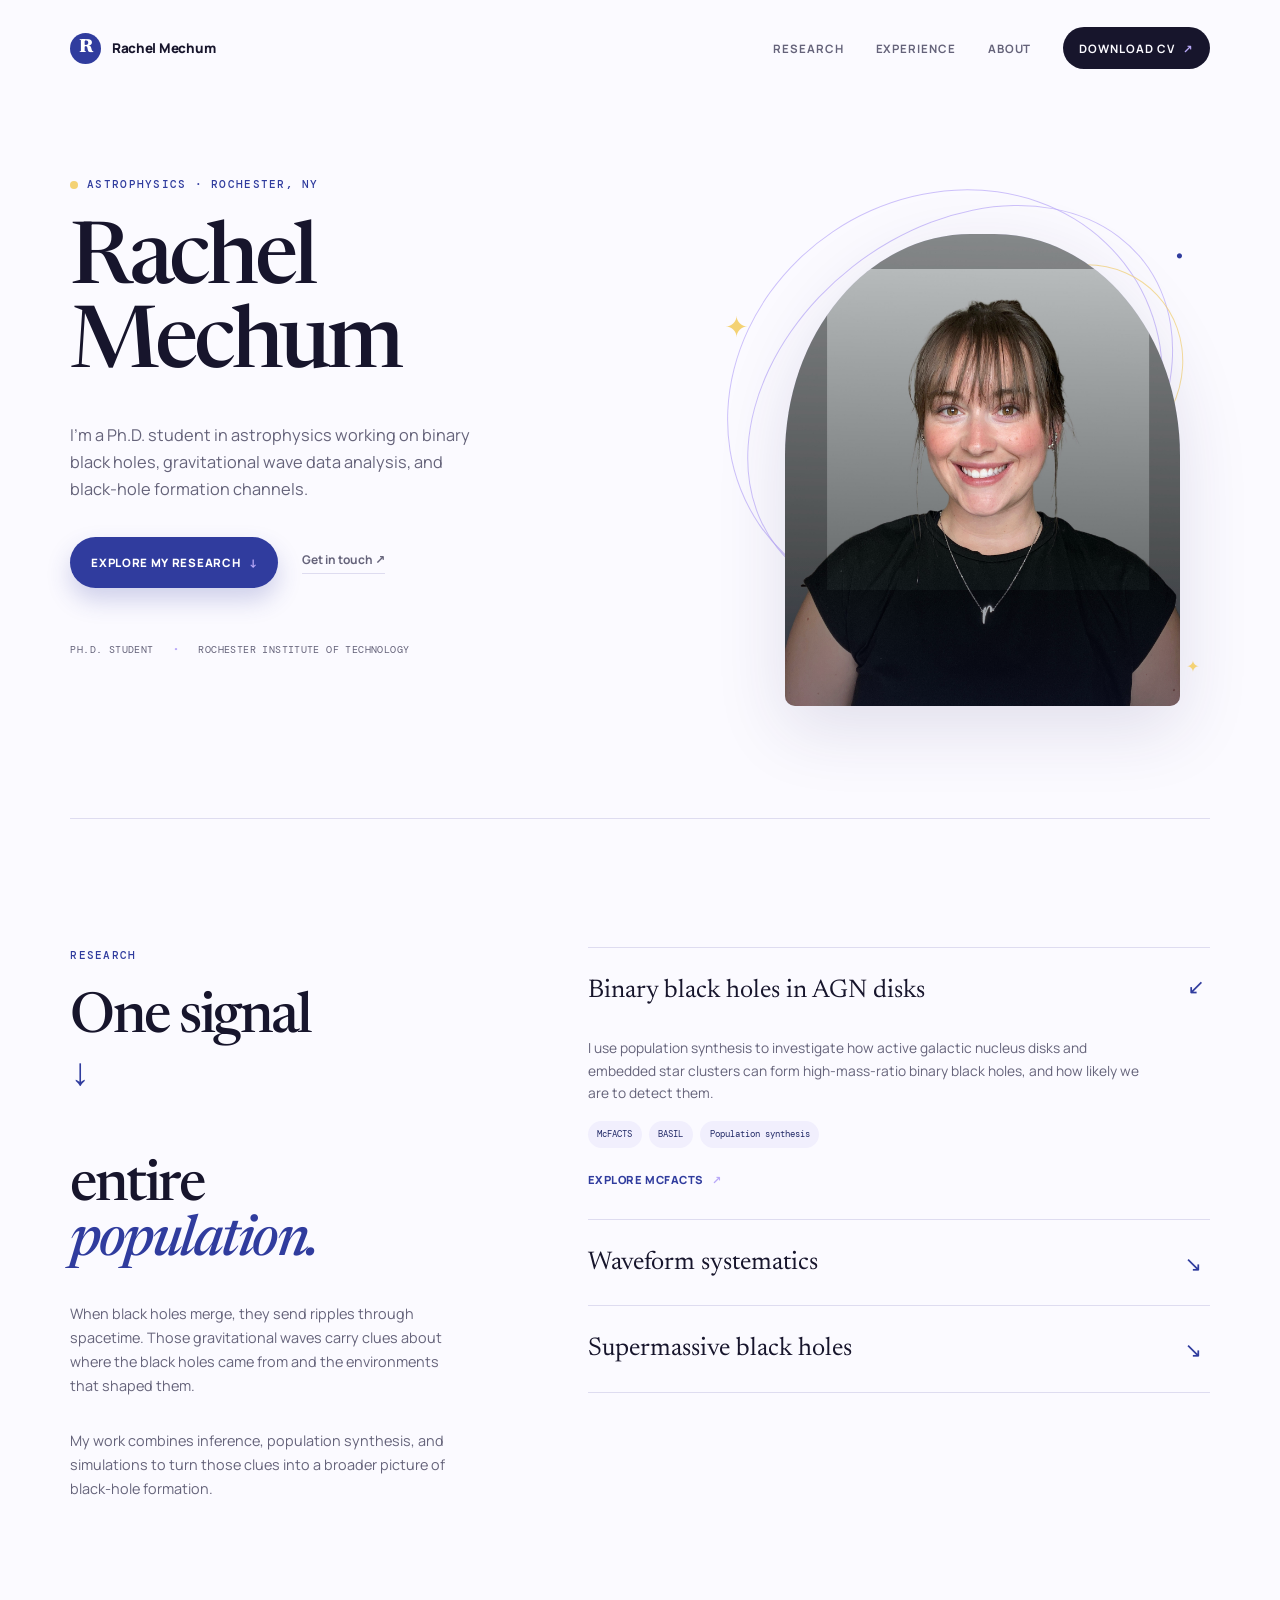
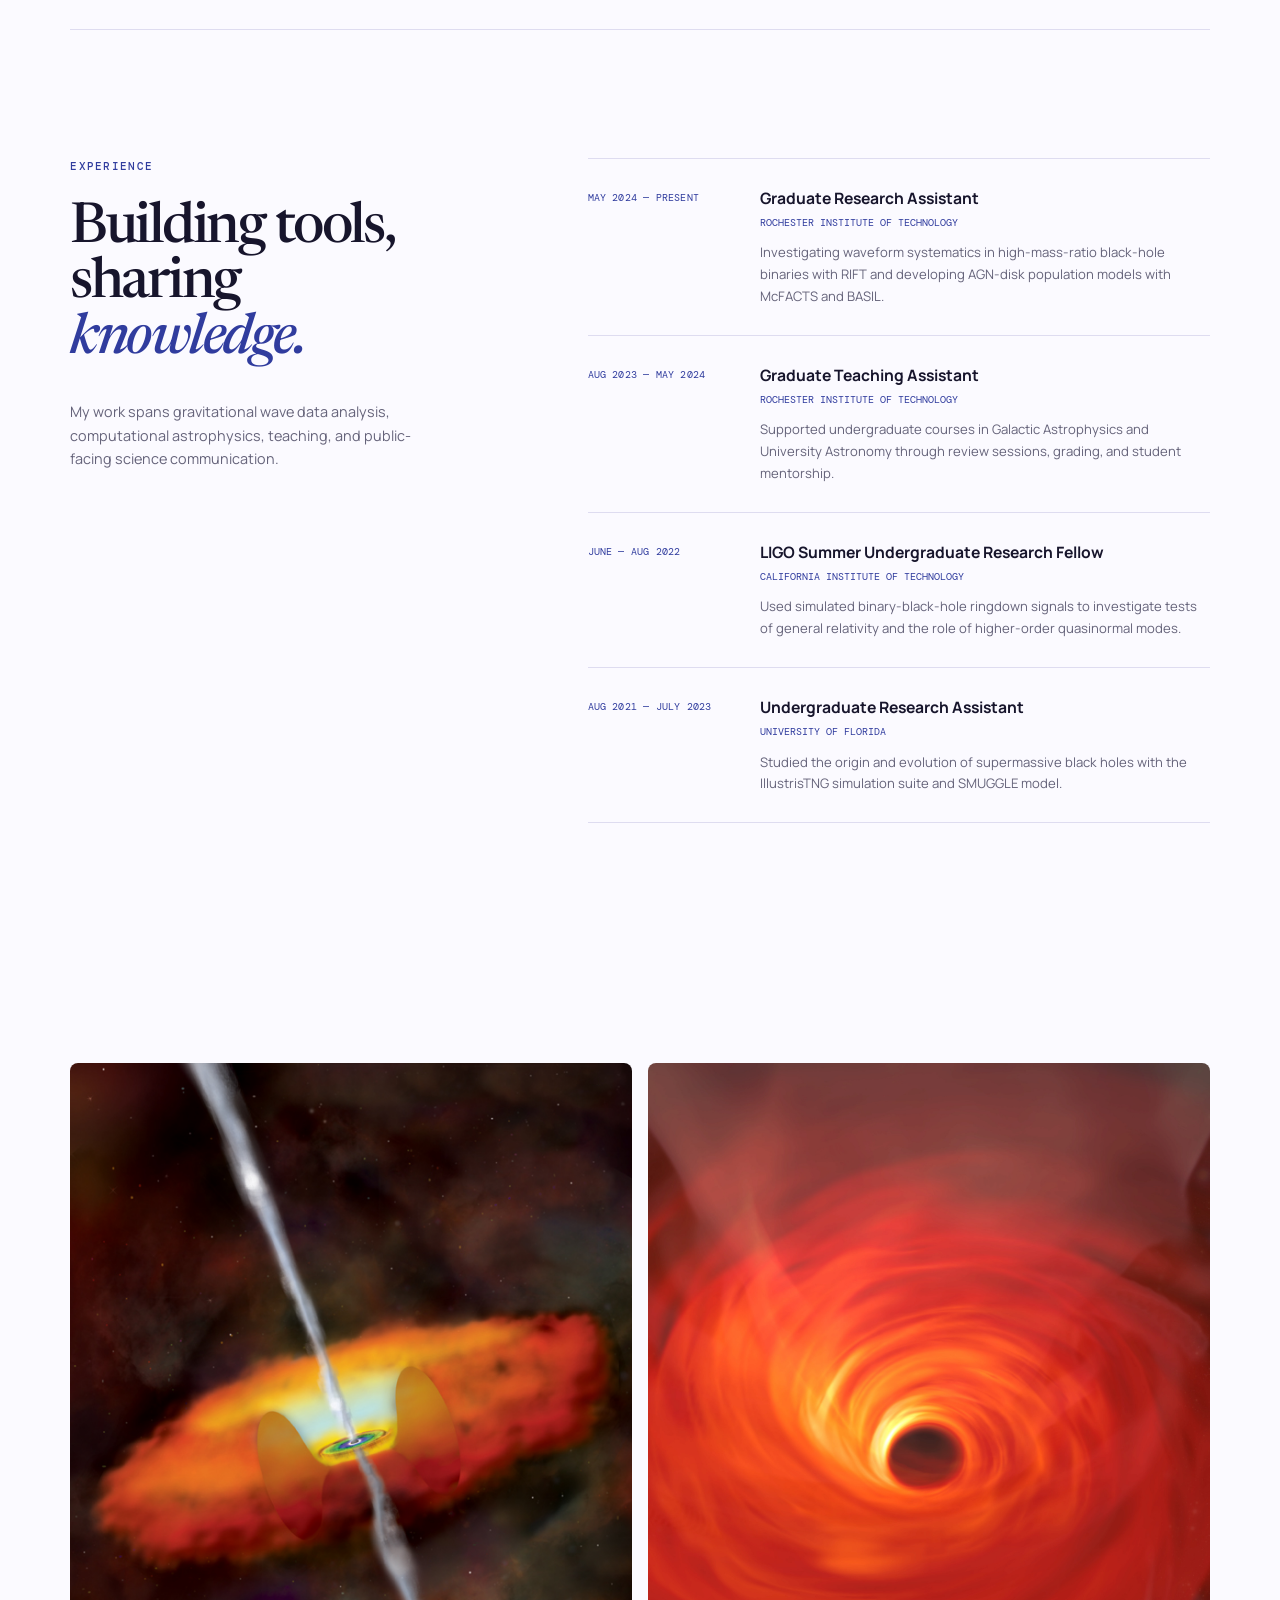
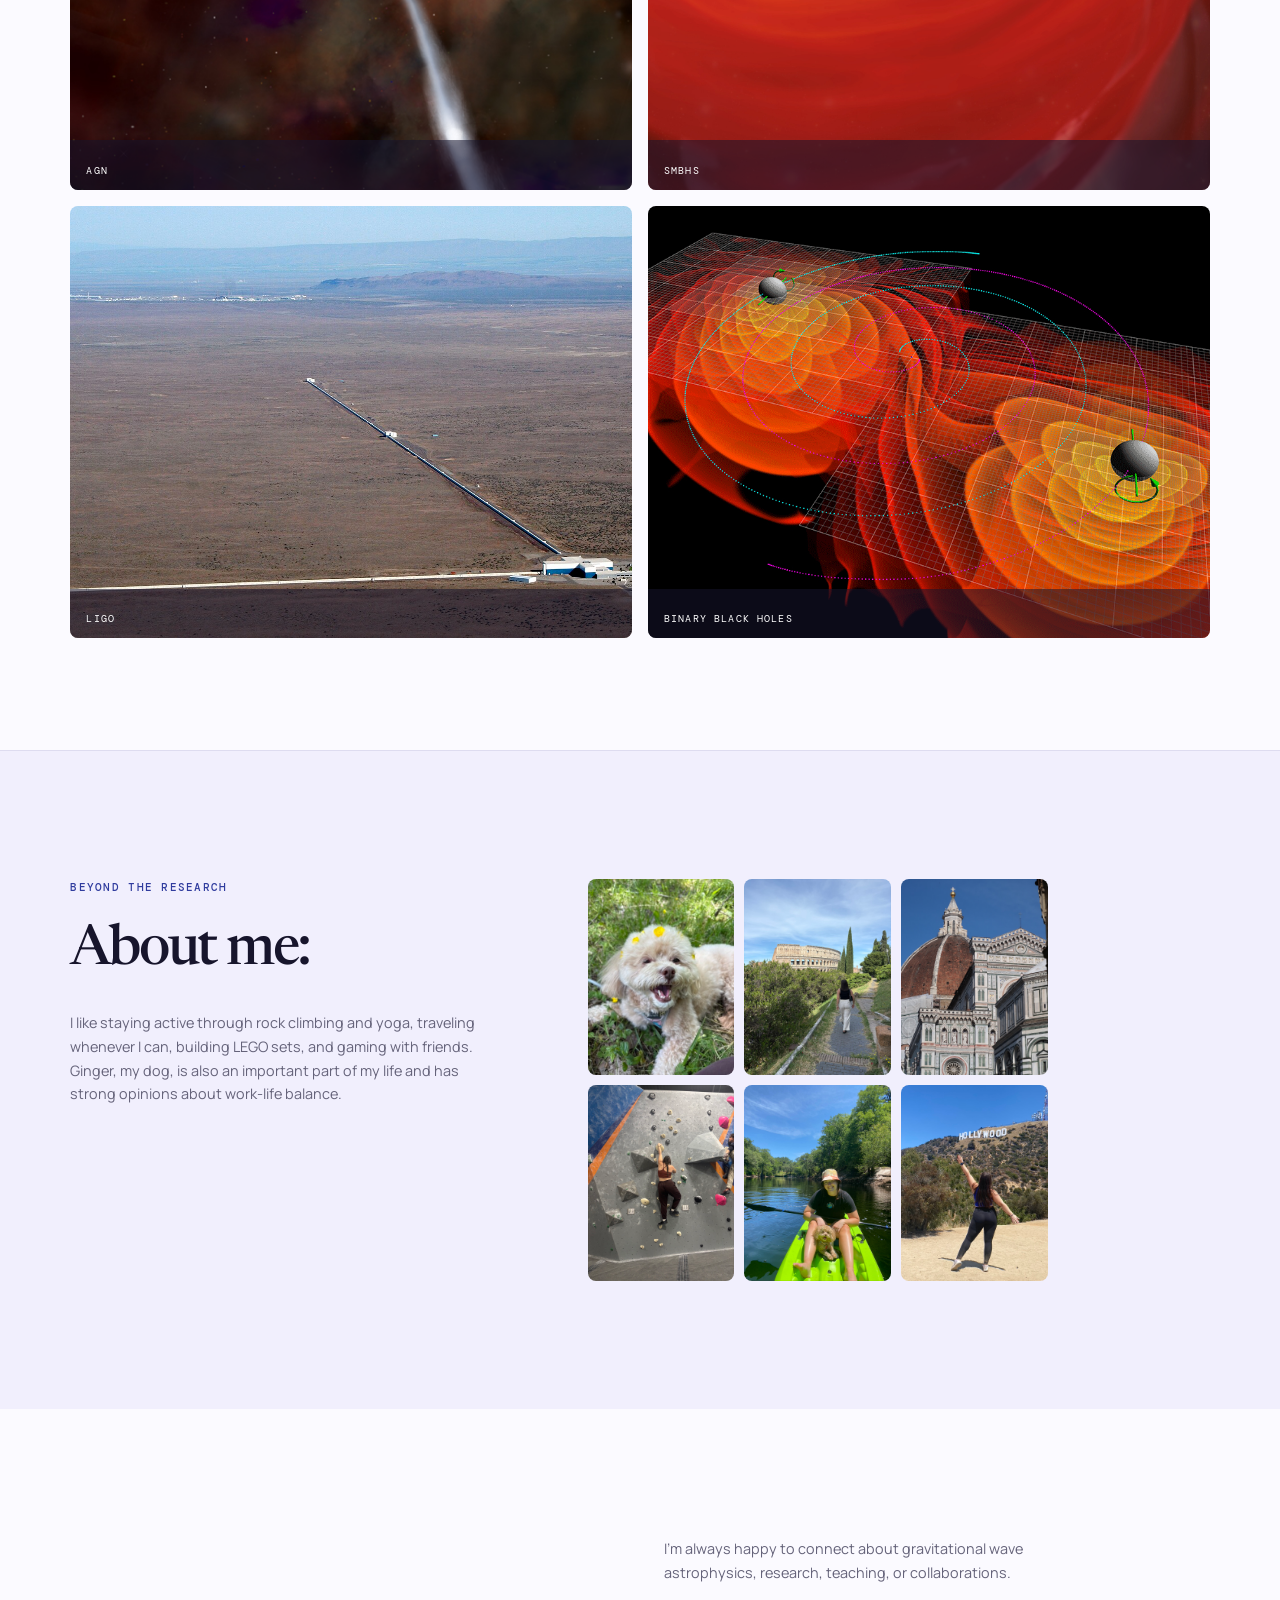
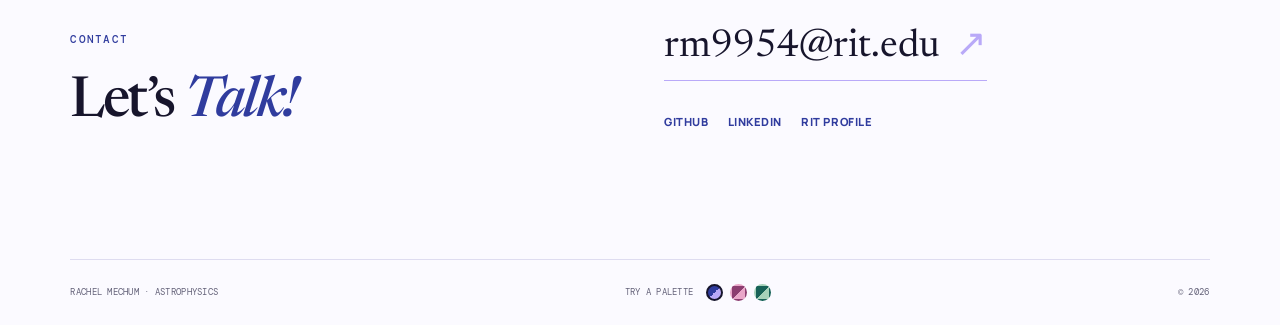
==== commit 373ade94: "Add space image gallery, remove numbers and stats band, retitle headings" ====
--- a/index.html
+++ b/index.html
@@ -56,14 +56,14 @@
 
       <section class="research section-grid" id="research" aria-labelledby="research-title">
         <div class="section-intro">
-          <p class="eyebrow">01 / Research</p>
-          <h2 id="research-title">From one signal<br>to a whole <em>population.</em></h2>
+          <p class="eyebrow">Research</p>
+          <h2 id="research-title">One signal<br><span class="down-arrow" aria-hidden="true">↓</span><br>entire <em>population.</em></h2>
           <p>When black holes merge, they send ripples through spacetime. Those gravitational waves carry clues about where the black holes came from and the environments that shaped them.</p>
           <p>My work combines inference, population synthesis, and simulations to turn those clues into a broader picture of black-hole formation.</p>
         </div>
         <div class="research-cards">
           <details class="research-card" open>
-            <summary><span class="card-number">01</span><span class="card-title">Binary black holes in AGN disks</span><span class="card-icon" aria-hidden="true">↘</span></summary>
+            <summary><span class="card-title">Binary black holes in AGN disks</span><span class="card-icon" aria-hidden="true">↘</span></summary>
             <div class="card-content">
               <p>I use population synthesis to investigate how active galactic nucleus disks and embedded star clusters can form high-mass-ratio binary black holes, and how likely we are to detect them.</p>
               <div class="tag-list"><span>McFACTS</span><span>BASIL</span><span>Population synthesis</span></div>
@@ -71,7 +71,7 @@
             </div>
           </details>
           <details class="research-card">
-            <summary><span class="card-number">02</span><span class="card-title">Waveform systematics</span><span class="card-icon" aria-hidden="true">↘</span></summary>
+            <summary><span class="card-title">Waveform systematics</span><span class="card-icon" aria-hidden="true">↘</span></summary>
             <div class="card-content">
               <p>I study how differences between waveform models affect the masses, spins, and other properties inferred from unequal-mass binary black-hole mergers.</p>
               <div class="tag-list"><span>RIFT</span><span>Parameter inference</span><span>High mass ratios</span></div>
@@ -79,7 +79,7 @@
             </div>
           </details>
           <details class="research-card">
-            <summary><span class="card-number">03</span><span class="card-title">Supermassive black holes</span><span class="card-icon" aria-hidden="true">↘</span></summary>
+            <summary><span class="card-title">Supermassive black holes</span><span class="card-icon" aria-hidden="true">↘</span></summary>
             <div class="card-content">
               <p>My earlier work explored the origins of supermassive black holes and how their growth connects to galaxy formation and evolution in cosmological simulations.</p>
               <div class="tag-list"><span>IllustrisTNG</span><span>SMUGGLE</span><span>AREPO</span></div>
@@ -89,15 +89,9 @@
         </div>
       </section>
 
-      <section class="stats-band" aria-label="Research facts">
-        <div><strong>3</strong><span>research<br>environments</span></div>
-        <div><strong>∞</strong><span>questions<br>left to ask</span></div>
-        <div><strong>1</strong><span>very good<br>dog</span></div>
-      </section>
-
       <section class="experience section-grid" id="experience" aria-labelledby="experience-title">
         <div class="section-intro">
-          <p class="eyebrow">02 / Experience</p>
+          <p class="eyebrow">Experience</p>
           <h2 id="experience-title">Building tools,<br>sharing <em>knowledge.</em></h2>
           <p>My work spans gravitational wave data analysis, computational astrophysics, teaching, and public-facing science communication.</p>
         </div>
@@ -121,9 +115,18 @@
         </div>
       </section>
 
+      <section class="space-gallery" aria-label="Research imagery">
+        <div class="space-grid">
+          <figure class="space-photo"><img src="assets/agn.jpg" alt="Active galactic nuclei in galaxy clusters"><figcaption>AGN</figcaption></figure>
+          <figure class="space-photo"><img src="assets/smbh.jpg" alt="Simulation of a supermassive black hole"><figcaption>SMBHs</figcaption></figure>
+          <figure class="space-photo"><img src="assets/ligo.jpg" alt="Aerial view of the LIGO Hanford detector"><figcaption>LIGO</figcaption></figure>
+          <figure class="space-photo"><img src="assets/binary.jpg" alt="Merging binary black holes"><figcaption>Binary black holes</figcaption></figure>
+        </div>
+      </section>
+
       <section class="about section-grid" id="about" aria-labelledby="about-title">
         <div class="about-card">
-          <p class="eyebrow">03 / Beyond the research</p>
+          <p class="eyebrow">Beyond the research</p>
           <h2 id="about-title">About me:</h2>
           <p>I like staying active through rock climbing and yoga, traveling whenever I can, building LEGO sets, and gaming with friends. Ginger, my dog, is also an important part of my life and has strong opinions about work-life balance.</p>
         </div>
@@ -140,7 +143,7 @@
       </section>
 
       <section class="contact" id="contact" aria-labelledby="contact-title">
-        <div><p class="eyebrow">04 / Contact</p><h2 id="contact-title">Let’s talk about<br><em>the cosmos.</em></h2></div>
+        <div><p class="eyebrow">Contact</p><h2 id="contact-title">Let’s <em>Talk!</em></h2></div>
         <div class="contact-right"><p>I’m always happy to connect about gravitational wave astrophysics, research, teaching, or collaborations.</p><a class="email-link" href="mailto:rm9954@rit.edu">rm9954@rit.edu <span aria-hidden="true">↗</span></a><div class="social-links"><a href="https://github.com/rachelmechum" target="_blank" rel="noreferrer">GitHub</a><a href="https://www.linkedin.com/in/rachel-mechum-astro/" target="_blank" rel="noreferrer">LinkedIn</a><a href="https://ccrg.rit.edu/user/rachel.mechum" target="_blank" rel="noreferrer">RIT profile</a></div></div>
       </section>
     </main>
--- a/styles.css
+++ b/styles.css
@@ -60,17 +60,18 @@
 .section-intro { max-width: 380px; }
 .section-intro > p:not(.eyebrow) { color: var(--muted); font-size: .9rem; margin: 2rem 0 0; }
 .section-intro > p + p { margin-top: 1rem; }
+.down-arrow { color: var(--blue); display: block; font-size: 2.4rem; line-height: 1; padding: .6rem 0; }
 .research-cards { border-top: 1px solid var(--line); }
 .research-card { border-bottom: 1px solid var(--line); }
-.research-card summary { align-items: center; cursor: pointer; display: grid; gap: 1rem; grid-template-columns: 40px 1fr 25px; list-style: none; padding: 1.35rem 0; }
+.research-card summary { align-items: center; cursor: pointer; display: grid; gap: 1rem; grid-template-columns: 1fr 25px; list-style: none; padding: 1.35rem 0; }
 .research-card summary::-webkit-details-marker { display: none; }
-.card-number { color: var(--blue); font-family: "DM Mono", monospace; font-size: .65rem; }.card-title { font-family: Newsreader, Georgia, serif; font-size: 1.6rem; }.card-icon { color: var(--blue); font-size: 1.3rem; transition: transform .2s; }.research-card[open] .card-icon { transform: rotate(90deg); }
-.card-content { padding: .2rem 3.7rem 1.7rem; }.card-content p { color: var(--muted); font-size: .86rem; margin: 0 0 1rem; max-width: 560px; }.tag-list { display: flex; flex-wrap: wrap; gap: .45rem; margin-bottom: 1.1rem; }.tag-list span { background: var(--surface); border-radius: 999px; color: var(--blue-deep); font-family: "DM Mono", monospace; font-size: .59rem; padding: .35rem .6rem; }.card-link, .social-links a { color: var(--blue); font-size: .7rem; font-weight: 800; letter-spacing: .05em; text-transform: uppercase; }
-.stats-band { align-items: center; background: var(--blue-deep); color: #fff; display: grid; gap: 1rem; grid-template-columns: repeat(3, 1fr); margin: 0 calc(50% - 50vw); padding: 4rem max(5.5vw, calc((100vw - 1280px) / 2)); }.stats-band div { align-items: center; display: flex; gap: 1.25rem; }.stats-band strong { color: var(--lavender); font-family: Newsreader, Georgia, serif; font-size: 3.4rem; font-weight: 500; line-height: 1; }.stats-band span { font-family: "DM Mono", monospace; font-size: .6rem; letter-spacing: .1em; line-height: 1.4; text-transform: uppercase; }
+.card-title { font-family: Newsreader, Georgia, serif; font-size: 1.6rem; }.card-icon { color: var(--blue); font-size: 1.3rem; transition: transform .2s; }.research-card[open] .card-icon { transform: rotate(90deg); }
+.card-content { padding: .2rem 0 1.7rem; }.card-content p { color: var(--muted); font-size: .86rem; margin: 0 0 1rem; max-width: 560px; }.tag-list { display: flex; flex-wrap: wrap; gap: .45rem; margin-bottom: 1.1rem; }.tag-list span { background: var(--surface); border-radius: 999px; color: var(--blue-deep); font-family: "DM Mono", monospace; font-size: .59rem; padding: .35rem .6rem; }.card-link, .social-links a { color: var(--blue); font-size: .7rem; font-weight: 800; letter-spacing: .05em; text-transform: uppercase; }
+.space-gallery { margin: 0 calc(50% - 50vw); padding: 7rem max(5.5vw, calc((100vw - 1280px) / 2)); }.space-grid { display: grid; gap: 1rem; grid-template-columns: 1fr 1fr; }.space-photo { border-radius: 8px; margin: 0; overflow: hidden; position: relative; }.space-photo img { display: block; height: 100%; object-fit: cover; width: 100%; }.space-photo figcaption { background: rgba(23, 21, 44, .55); bottom: 0; color: #fff; font-family: "DM Mono", monospace; font-size: .6rem; left: 0; letter-spacing: .12em; padding: 1.4rem 1rem .7rem; position: absolute; right: 0; text-transform: uppercase; }
 .timeline { border-top: 1px solid var(--line); }.timeline-item { border-bottom: 1px solid var(--line); display: grid; gap: 2rem; grid-template-columns: 140px 1fr; padding: 1.7rem 0; }.timeline-date { color: var(--blue); font-family: "DM Mono", monospace; font-size: .62rem; letter-spacing: .02em; padding-top: .25rem; text-transform: uppercase; }.timeline h3 { font-size: .98rem; margin: 0; }.place { color: var(--blue); font-family: "DM Mono", monospace; font-size: .62rem; margin: .2rem 0 .7rem !important; text-transform: uppercase; }.timeline p:last-child { color: var(--muted); font-size: .82rem; margin: 0; }
 .about { background: var(--surface); margin: 0 calc(50% - 50vw); padding-left: max(5.5vw, calc((100vw - 1280px) / 2)); padding-right: max(5.5vw, calc((100vw - 1280px) / 2)); }.about-card { max-width: 500px; }.about-card > p:not(.eyebrow) { color: var(--muted); font-size: .9rem; margin: 2rem 0; }
 .photo-gallery { display: grid; gap: .6rem; grid-template-columns: repeat(3, 1fr); justify-self: end; max-width: 460px; }.gallery-photo { aspect-ratio: 3 / 4; border-radius: 8px; display: block; margin: 0; object-fit: cover; width: 100%; }
 .contact { align-items: end; display: grid; gap: 3rem; grid-template-columns: 1fr 1fr; padding: 8rem 0; }.contact-right { max-width: 440px; }.contact-right > p { color: var(--muted); font-size: .9rem; margin: 0 0 2rem; }.email-link { border-bottom: 1px solid var(--lavender); display: inline-block; font-family: Newsreader, Georgia, serif; font-size: clamp(1.6rem, 3vw, 2.7rem); }.social-links { display: flex; flex-wrap: wrap; gap: 1.2rem; margin-top: 2rem; }
 .site-footer { align-items: center; border-top: 1px solid var(--line); color: var(--muted); display: flex; font-family: "DM Mono", monospace; font-size: .58rem; justify-content: space-between; letter-spacing: .03em; padding: 1.5rem 0; text-transform: uppercase; }.theme-picker { align-items: center; display: flex; gap: .45rem; }.theme-picker > span { margin-right: .35rem; }.swatch { border: 2px solid transparent; border-radius: 50%; cursor: pointer; height: 17px; padding: 0; width: 17px; }.swatch.active { border-color: var(--ink); outline: 2px solid var(--paper); outline-offset: 1px; }.swatch-cosmic { background: linear-gradient(135deg, #303c9e 50%, #b9a9f8 50%); }.swatch-dusk { background: linear-gradient(135deg, #8c3d70 50%, #e9a7c9 50%); }.swatch-forest { background: linear-gradient(135deg, #176257 50%, #a5d1b9 50%); }
-@media (max-width: 800px) { .site-shell { padding: 0 7vw; }.site-header { min-height: 78px; }.menu-toggle { background: none; border: 0; color: var(--muted); display: block; font-size: .7rem; font-weight: 800; letter-spacing: .08em; text-transform: uppercase; }.site-nav { background: var(--paper); border-bottom: 1px solid var(--line); display: none; flex-direction: column; gap: 1.2rem; left: -7vw; padding: 1.5rem 7vw 2rem; position: absolute; right: -7vw; top: 78px; }.site-nav.open { display: flex; }.hero { display: flex; flex-direction: column; min-height: 0; padding: 4rem 0 6rem; }.hero-copy { padding-bottom: 0; }.hero-visual { align-self: center; height: 430px; margin-top: 3rem; width: min(100%, 430px); }.section-grid { display: block; }.research, .experience, .about { padding: 5.5rem 0; }.section-intro { margin-bottom: 3rem; max-width: 520px; }.stats-band { grid-template-columns: 1fr; margin-top: 0; padding-bottom: 3rem; padding-top: 3rem; }.stats-band div { justify-content: center; }.timeline-item { gap: .7rem; grid-template-columns: 1fr; }.timeline-date { padding-top: 0; }.about { padding-left: 7vw; padding-right: 7vw; }.photo-gallery { margin-top: 3rem; max-width: none; }.contact { display: block; padding: 5.5rem 0; }.contact-right { margin-top: 3rem; }.site-footer { align-items: flex-start; flex-direction: column; gap: 1rem; }.theme-picker { order: 3; } }
-@media (max-width: 480px) { h1 { font-size: 3.35rem; }.hero-actions { align-items: flex-start; flex-direction: column; gap: 1rem; }.hero-visual { height: 360px; }.card-content { padding-left: 3.5rem; }.photo-gallery { grid-template-columns: 1fr; }.hero-meta { display: block; }.hero-meta span { display: block; margin-bottom: .5rem; }.hero-meta span + span::before { display: none; } }
+@media (max-width: 800px) { .site-shell { padding: 0 7vw; }.site-header { min-height: 78px; }.menu-toggle { background: none; border: 0; color: var(--muted); display: block; font-size: .7rem; font-weight: 800; letter-spacing: .08em; text-transform: uppercase; }.site-nav { background: var(--paper); border-bottom: 1px solid var(--line); display: none; flex-direction: column; gap: 1.2rem; left: -7vw; padding: 1.5rem 7vw 2rem; position: absolute; right: -7vw; top: 78px; }.site-nav.open { display: flex; }.hero { display: flex; flex-direction: column; min-height: 0; padding: 4rem 0 6rem; }.hero-copy { padding-bottom: 0; }.hero-visual { align-self: center; height: 430px; margin-top: 3rem; width: min(100%, 430px); }.section-grid { display: block; }.research, .experience, .about { padding: 5.5rem 0; }.section-intro { margin-bottom: 3rem; max-width: 520px; }.space-gallery { padding-left: 7vw; padding-right: 7vw; }.space-grid { gap: .8rem; }.timeline-item { gap: .7rem; grid-template-columns: 1fr; }.timeline-date { padding-top: 0; }.about { padding-left: 7vw; padding-right: 7vw; }.photo-gallery { margin-top: 3rem; max-width: none; }.contact { display: block; padding: 5.5rem 0; }.contact-right { margin-top: 3rem; }.site-footer { align-items: flex-start; flex-direction: column; gap: 1rem; }.theme-picker { order: 3; } }
+@media (max-width: 480px) { h1 { font-size: 3.35rem; }.hero-actions { align-items: flex-start; flex-direction: column; gap: 1rem; }.hero-visual { height: 360px; }.space-grid { grid-template-columns: 1fr; }.photo-gallery { grid-template-columns: 1fr; }.hero-meta { display: block; }.hero-meta span { display: block; margin-bottom: .5rem; }.hero-meta span + span::before { display: none; } }
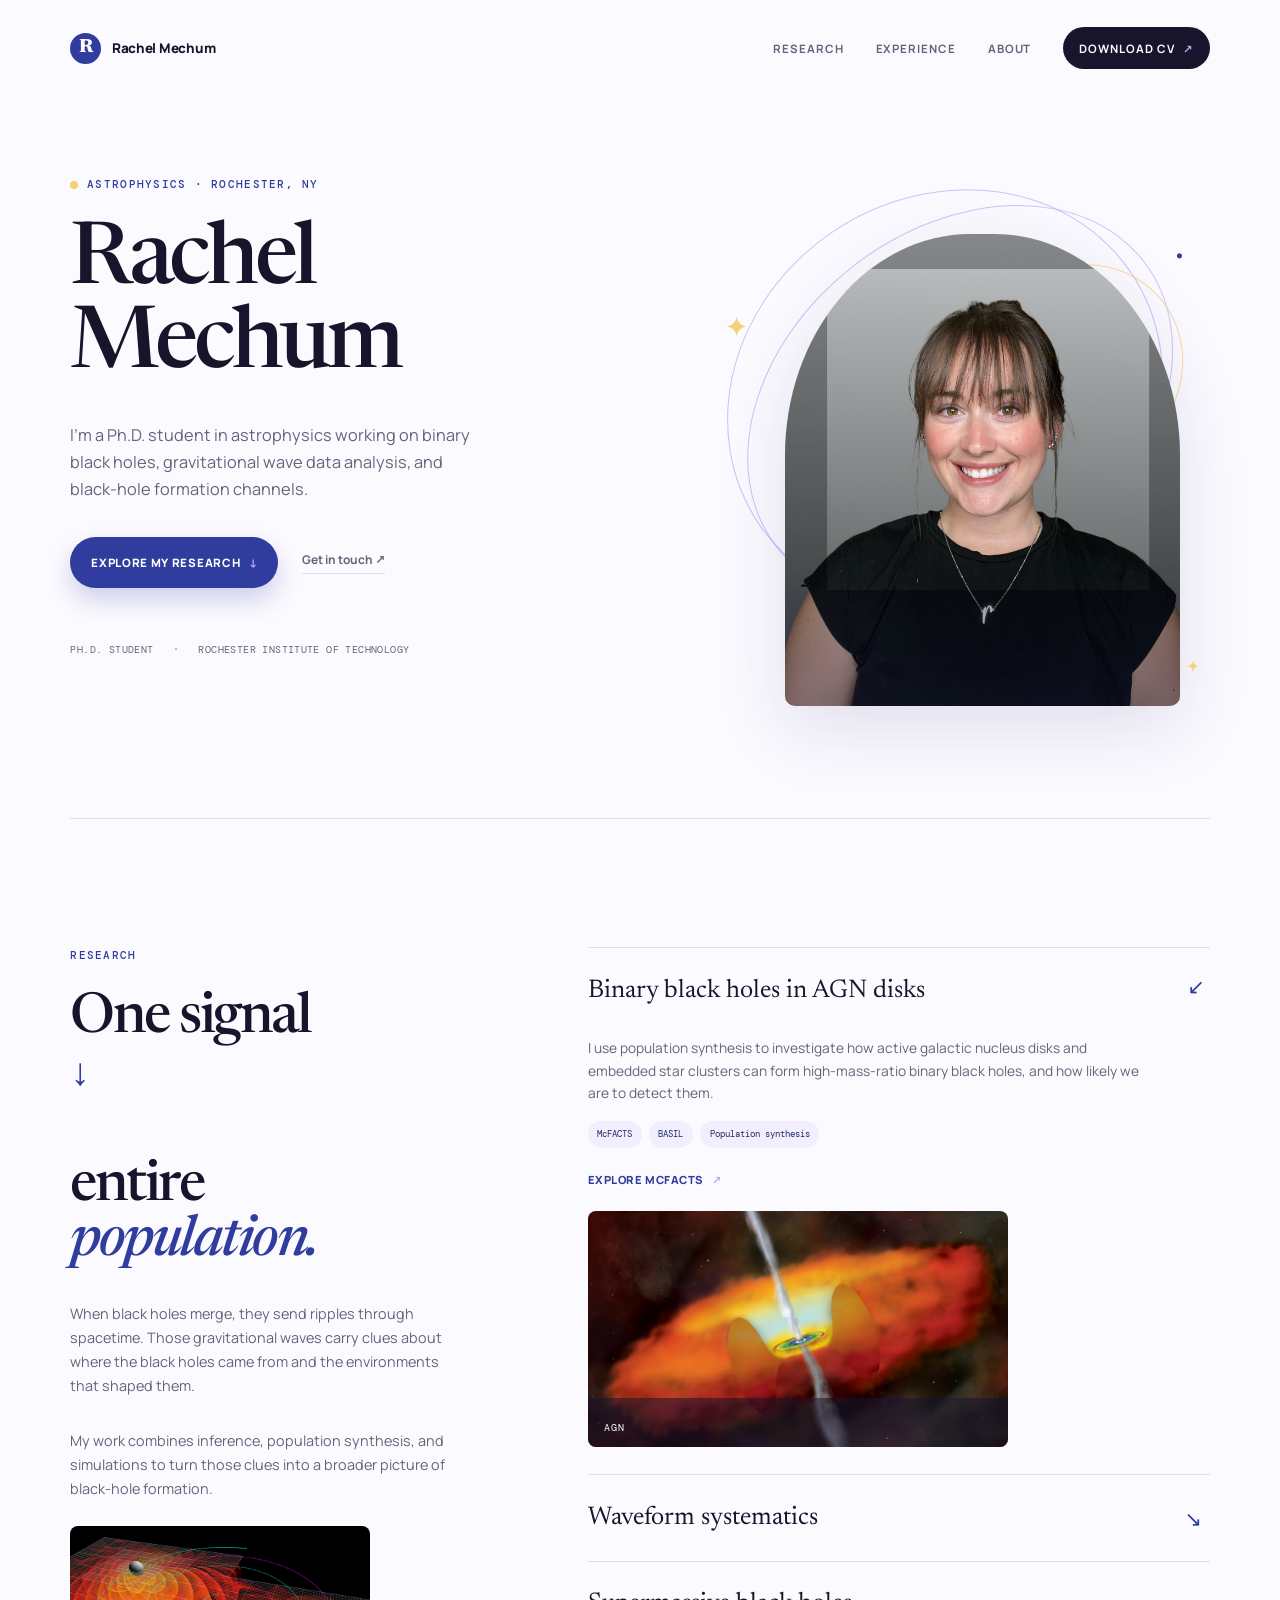
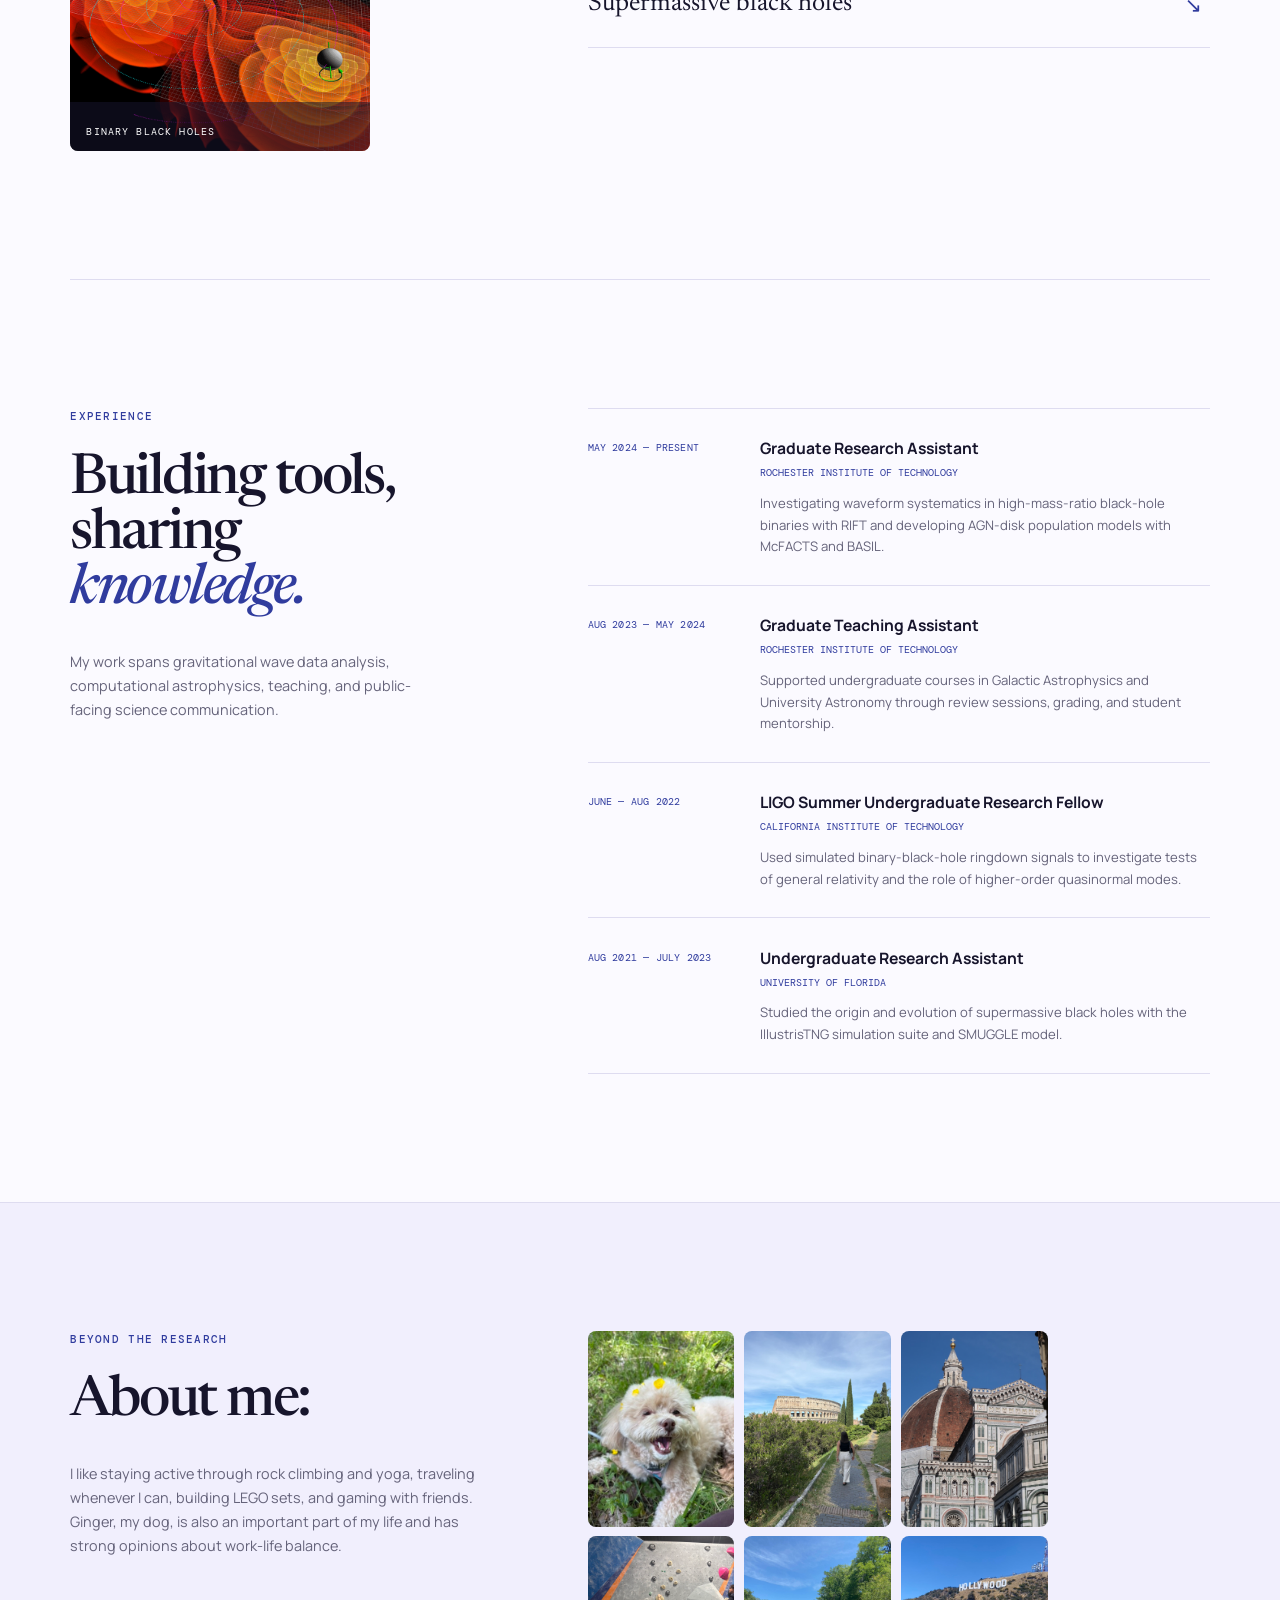
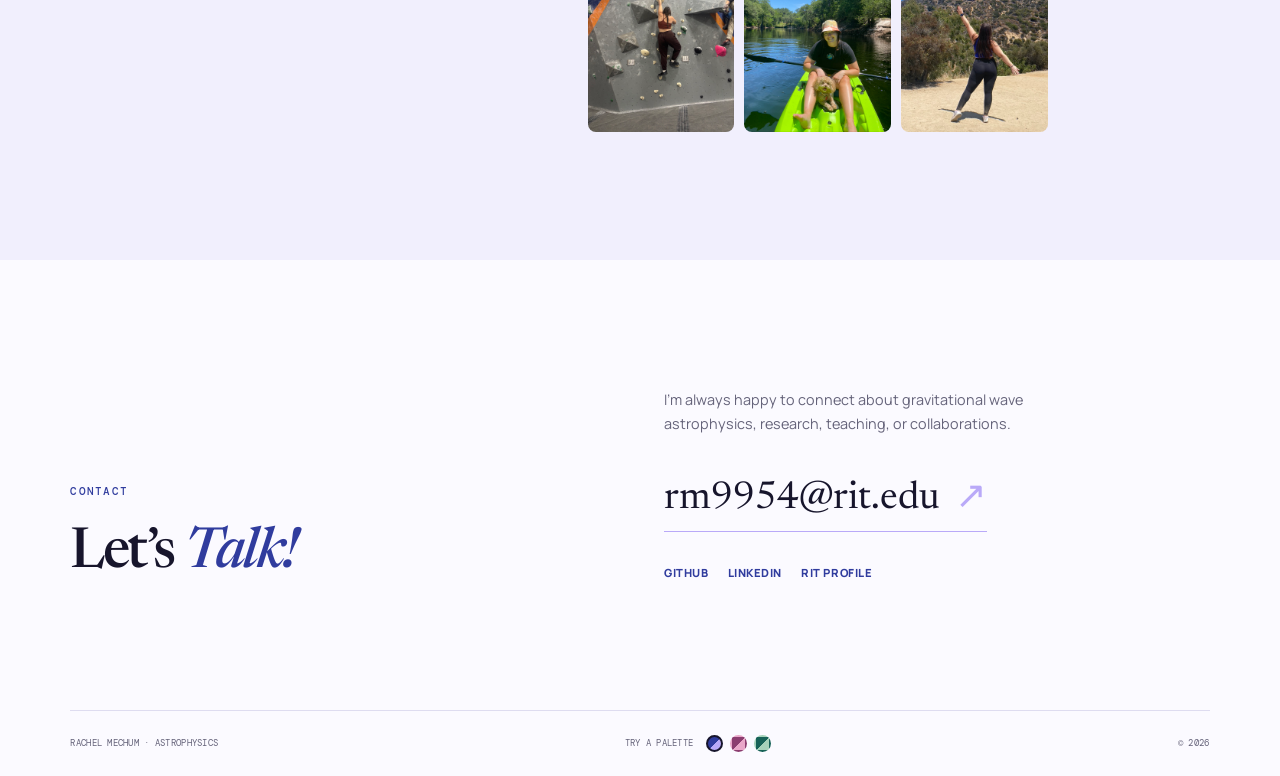
==== commit a6216b4f: "Scatter space images throughout the site" ====
--- a/index.html
+++ b/index.html
@@ -60,6 +60,7 @@
           <h2 id="research-title">One signal<br><span class="down-arrow" aria-hidden="true">↓</span><br>entire <em>population.</em></h2>
           <p>When black holes merge, they send ripples through spacetime. Those gravitational waves carry clues about where the black holes came from and the environments that shaped them.</p>
           <p>My work combines inference, population synthesis, and simulations to turn those clues into a broader picture of black-hole formation.</p>
+          <figure class="scattered-photo"><img src="assets/binary.jpg" alt="Merging binary black holes"><figcaption>Binary black holes</figcaption></figure>
         </div>
         <div class="research-cards">
           <details class="research-card" open>
@@ -68,6 +69,7 @@
               <p>I use population synthesis to investigate how active galactic nucleus disks and embedded star clusters can form high-mass-ratio binary black holes, and how likely we are to detect them.</p>
               <div class="tag-list"><span>McFACTS</span><span>BASIL</span><span>Population synthesis</span></div>
               <a class="card-link" href="https://github.com/mcfacts/mcfacts" target="_blank" rel="noreferrer">Explore McFACTS <span aria-hidden="true">↗</span></a>
+              <figure class="scattered-photo card-photo"><img src="assets/agn.jpg" alt="Active galactic nuclei in galaxy clusters"><figcaption>AGN</figcaption></figure>
             </div>
           </details>
           <details class="research-card">
@@ -76,6 +78,7 @@
               <p>I study how differences between waveform models affect the masses, spins, and other properties inferred from unequal-mass binary black-hole mergers.</p>
               <div class="tag-list"><span>RIFT</span><span>Parameter inference</span><span>High mass ratios</span></div>
               <a class="card-link" href="https://github.com/oshaughn/research-projects-RIT" target="_blank" rel="noreferrer">Explore RIFT <span aria-hidden="true">↗</span></a>
+              <figure class="scattered-photo card-photo"><img src="assets/ligo.jpg" alt="Aerial view of the LIGO Hanford detector"><figcaption>LIGO</figcaption></figure>
             </div>
           </details>
           <details class="research-card">
@@ -84,6 +87,7 @@
               <p>My earlier work explored the origins of supermassive black holes and how their growth connects to galaxy formation and evolution in cosmological simulations.</p>
               <div class="tag-list"><span>IllustrisTNG</span><span>SMUGGLE</span><span>AREPO</span></div>
               <a class="card-link" href="https://ufdc.ufl.edu/aa00092749/00001" target="_blank" rel="noreferrer">Read my undergraduate thesis <span aria-hidden="true">↗</span></a>
+              <figure class="scattered-photo card-photo"><img src="assets/smbh.jpg" alt="Simulation of a supermassive black hole"><figcaption>SMBHs</figcaption></figure>
             </div>
           </details>
         </div>
@@ -112,15 +116,6 @@
             <div class="timeline-date">Aug 2021 — July 2023</div>
             <div><h3>Undergraduate Research Assistant</h3><p class="place">University of Florida</p><p>Studied the origin and evolution of supermassive black holes with the IllustrisTNG simulation suite and SMUGGLE model.</p></div>
           </article>
-        </div>
-      </section>
-
-      <section class="space-gallery" aria-label="Research imagery">
-        <div class="space-grid">
-          <figure class="space-photo"><img src="assets/agn.jpg" alt="Active galactic nuclei in galaxy clusters"><figcaption>AGN</figcaption></figure>
-          <figure class="space-photo"><img src="assets/smbh.jpg" alt="Simulation of a supermassive black hole"><figcaption>SMBHs</figcaption></figure>
-          <figure class="space-photo"><img src="assets/ligo.jpg" alt="Aerial view of the LIGO Hanford detector"><figcaption>LIGO</figcaption></figure>
-          <figure class="space-photo"><img src="assets/binary.jpg" alt="Merging binary black holes"><figcaption>Binary black holes</figcaption></figure>
         </div>
       </section>
 
--- a/styles.css
+++ b/styles.css
@@ -67,11 +67,13 @@
 .research-card summary::-webkit-details-marker { display: none; }
 .card-title { font-family: Newsreader, Georgia, serif; font-size: 1.6rem; }.card-icon { color: var(--blue); font-size: 1.3rem; transition: transform .2s; }.research-card[open] .card-icon { transform: rotate(90deg); }
 .card-content { padding: .2rem 0 1.7rem; }.card-content p { color: var(--muted); font-size: .86rem; margin: 0 0 1rem; max-width: 560px; }.tag-list { display: flex; flex-wrap: wrap; gap: .45rem; margin-bottom: 1.1rem; }.tag-list span { background: var(--surface); border-radius: 999px; color: var(--blue-deep); font-family: "DM Mono", monospace; font-size: .59rem; padding: .35rem .6rem; }.card-link, .social-links a { color: var(--blue); font-size: .7rem; font-weight: 800; letter-spacing: .05em; text-transform: uppercase; }
-.space-gallery { margin: 0 calc(50% - 50vw); padding: 7rem max(5.5vw, calc((100vw - 1280px) / 2)); }.space-grid { display: grid; gap: 1rem; grid-template-columns: 1fr 1fr; }.space-photo { border-radius: 8px; margin: 0; overflow: hidden; position: relative; }.space-photo img { display: block; height: 100%; object-fit: cover; width: 100%; }.space-photo figcaption { background: rgba(23, 21, 44, .55); bottom: 0; color: #fff; font-family: "DM Mono", monospace; font-size: .6rem; left: 0; letter-spacing: .12em; padding: 1.4rem 1rem .7rem; position: absolute; right: 0; text-transform: uppercase; }
+.scattered-photo { border-radius: 8px; margin: 1.6rem 0 0; overflow: hidden; position: relative; }.scattered-photo img { display: block; height: 100%; object-fit: cover; width: 100%; }.scattered-photo figcaption { background: rgba(23, 21, 44, .55); bottom: 0; color: #fff; font-family: "DM Mono", monospace; font-size: .6rem; left: 0; letter-spacing: .12em; padding: 1.4rem 1rem .7rem; position: absolute; right: 0; text-transform: uppercase; }
+.section-intro .scattered-photo { aspect-ratio: 4 / 3; max-width: 300px; }
+.card-photo { aspect-ratio: 16 / 9; margin-top: 1.2rem; max-width: 420px; }
 .timeline { border-top: 1px solid var(--line); }.timeline-item { border-bottom: 1px solid var(--line); display: grid; gap: 2rem; grid-template-columns: 140px 1fr; padding: 1.7rem 0; }.timeline-date { color: var(--blue); font-family: "DM Mono", monospace; font-size: .62rem; letter-spacing: .02em; padding-top: .25rem; text-transform: uppercase; }.timeline h3 { font-size: .98rem; margin: 0; }.place { color: var(--blue); font-family: "DM Mono", monospace; font-size: .62rem; margin: .2rem 0 .7rem !important; text-transform: uppercase; }.timeline p:last-child { color: var(--muted); font-size: .82rem; margin: 0; }
 .about { background: var(--surface); margin: 0 calc(50% - 50vw); padding-left: max(5.5vw, calc((100vw - 1280px) / 2)); padding-right: max(5.5vw, calc((100vw - 1280px) / 2)); }.about-card { max-width: 500px; }.about-card > p:not(.eyebrow) { color: var(--muted); font-size: .9rem; margin: 2rem 0; }
 .photo-gallery { display: grid; gap: .6rem; grid-template-columns: repeat(3, 1fr); justify-self: end; max-width: 460px; }.gallery-photo { aspect-ratio: 3 / 4; border-radius: 8px; display: block; margin: 0; object-fit: cover; width: 100%; }
 .contact { align-items: end; display: grid; gap: 3rem; grid-template-columns: 1fr 1fr; padding: 8rem 0; }.contact-right { max-width: 440px; }.contact-right > p { color: var(--muted); font-size: .9rem; margin: 0 0 2rem; }.email-link { border-bottom: 1px solid var(--lavender); display: inline-block; font-family: Newsreader, Georgia, serif; font-size: clamp(1.6rem, 3vw, 2.7rem); }.social-links { display: flex; flex-wrap: wrap; gap: 1.2rem; margin-top: 2rem; }
 .site-footer { align-items: center; border-top: 1px solid var(--line); color: var(--muted); display: flex; font-family: "DM Mono", monospace; font-size: .58rem; justify-content: space-between; letter-spacing: .03em; padding: 1.5rem 0; text-transform: uppercase; }.theme-picker { align-items: center; display: flex; gap: .45rem; }.theme-picker > span { margin-right: .35rem; }.swatch { border: 2px solid transparent; border-radius: 50%; cursor: pointer; height: 17px; padding: 0; width: 17px; }.swatch.active { border-color: var(--ink); outline: 2px solid var(--paper); outline-offset: 1px; }.swatch-cosmic { background: linear-gradient(135deg, #303c9e 50%, #b9a9f8 50%); }.swatch-dusk { background: linear-gradient(135deg, #8c3d70 50%, #e9a7c9 50%); }.swatch-forest { background: linear-gradient(135deg, #176257 50%, #a5d1b9 50%); }
-@media (max-width: 800px) { .site-shell { padding: 0 7vw; }.site-header { min-height: 78px; }.menu-toggle { background: none; border: 0; color: var(--muted); display: block; font-size: .7rem; font-weight: 800; letter-spacing: .08em; text-transform: uppercase; }.site-nav { background: var(--paper); border-bottom: 1px solid var(--line); display: none; flex-direction: column; gap: 1.2rem; left: -7vw; padding: 1.5rem 7vw 2rem; position: absolute; right: -7vw; top: 78px; }.site-nav.open { display: flex; }.hero { display: flex; flex-direction: column; min-height: 0; padding: 4rem 0 6rem; }.hero-copy { padding-bottom: 0; }.hero-visual { align-self: center; height: 430px; margin-top: 3rem; width: min(100%, 430px); }.section-grid { display: block; }.research, .experience, .about { padding: 5.5rem 0; }.section-intro { margin-bottom: 3rem; max-width: 520px; }.space-gallery { padding-left: 7vw; padding-right: 7vw; }.space-grid { gap: .8rem; }.timeline-item { gap: .7rem; grid-template-columns: 1fr; }.timeline-date { padding-top: 0; }.about { padding-left: 7vw; padding-right: 7vw; }.photo-gallery { margin-top: 3rem; max-width: none; }.contact { display: block; padding: 5.5rem 0; }.contact-right { margin-top: 3rem; }.site-footer { align-items: flex-start; flex-direction: column; gap: 1rem; }.theme-picker { order: 3; } }
-@media (max-width: 480px) { h1 { font-size: 3.35rem; }.hero-actions { align-items: flex-start; flex-direction: column; gap: 1rem; }.hero-visual { height: 360px; }.space-grid { grid-template-columns: 1fr; }.photo-gallery { grid-template-columns: 1fr; }.hero-meta { display: block; }.hero-meta span { display: block; margin-bottom: .5rem; }.hero-meta span + span::before { display: none; } }
+@media (max-width: 800px) { .site-shell { padding: 0 7vw; }.site-header { min-height: 78px; }.menu-toggle { background: none; border: 0; color: var(--muted); display: block; font-size: .7rem; font-weight: 800; letter-spacing: .08em; text-transform: uppercase; }.site-nav { background: var(--paper); border-bottom: 1px solid var(--line); display: none; flex-direction: column; gap: 1.2rem; left: -7vw; padding: 1.5rem 7vw 2rem; position: absolute; right: -7vw; top: 78px; }.site-nav.open { display: flex; }.hero { display: flex; flex-direction: column; min-height: 0; padding: 4rem 0 6rem; }.hero-copy { padding-bottom: 0; }.hero-visual { align-self: center; height: 430px; margin-top: 3rem; width: min(100%, 430px); }.section-grid { display: block; }.research, .experience, .about { padding: 5.5rem 0; }.section-intro { margin-bottom: 3rem; max-width: 520px; }.section-intro .scattered-photo { max-width: 340px; }.timeline-item { gap: .7rem; grid-template-columns: 1fr; }.timeline-date { padding-top: 0; }.about { padding-left: 7vw; padding-right: 7vw; }.photo-gallery { margin-top: 3rem; max-width: none; }.contact { display: block; padding: 5.5rem 0; }.contact-right { margin-top: 3rem; }.site-footer { align-items: flex-start; flex-direction: column; gap: 1rem; }.theme-picker { order: 3; } }
+@media (max-width: 480px) { h1 { font-size: 3.35rem; }.hero-actions { align-items: flex-start; flex-direction: column; gap: 1rem; }.hero-visual { height: 360px; }.photo-gallery { grid-template-columns: 1fr; }.hero-meta { display: block; }.hero-meta span { display: block; margin-bottom: .5rem; }.hero-meta span + span::before { display: none; } }
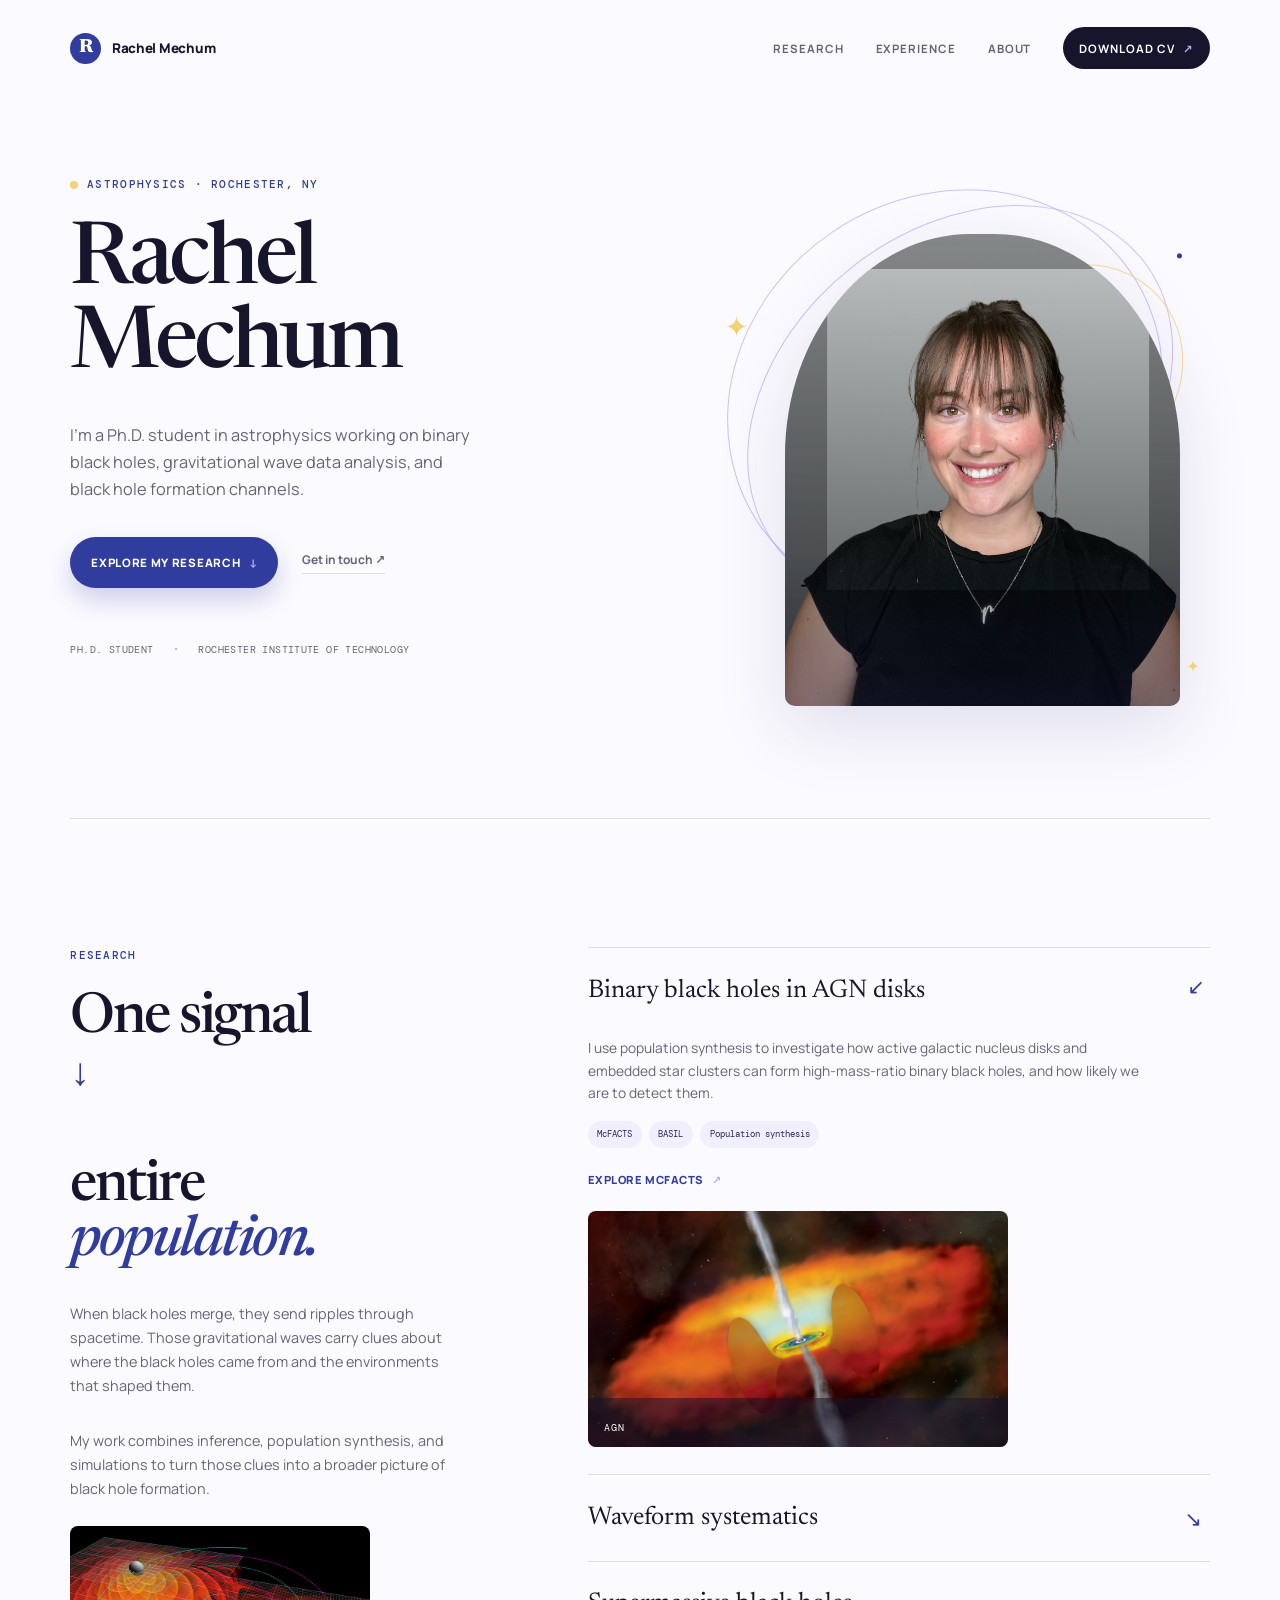
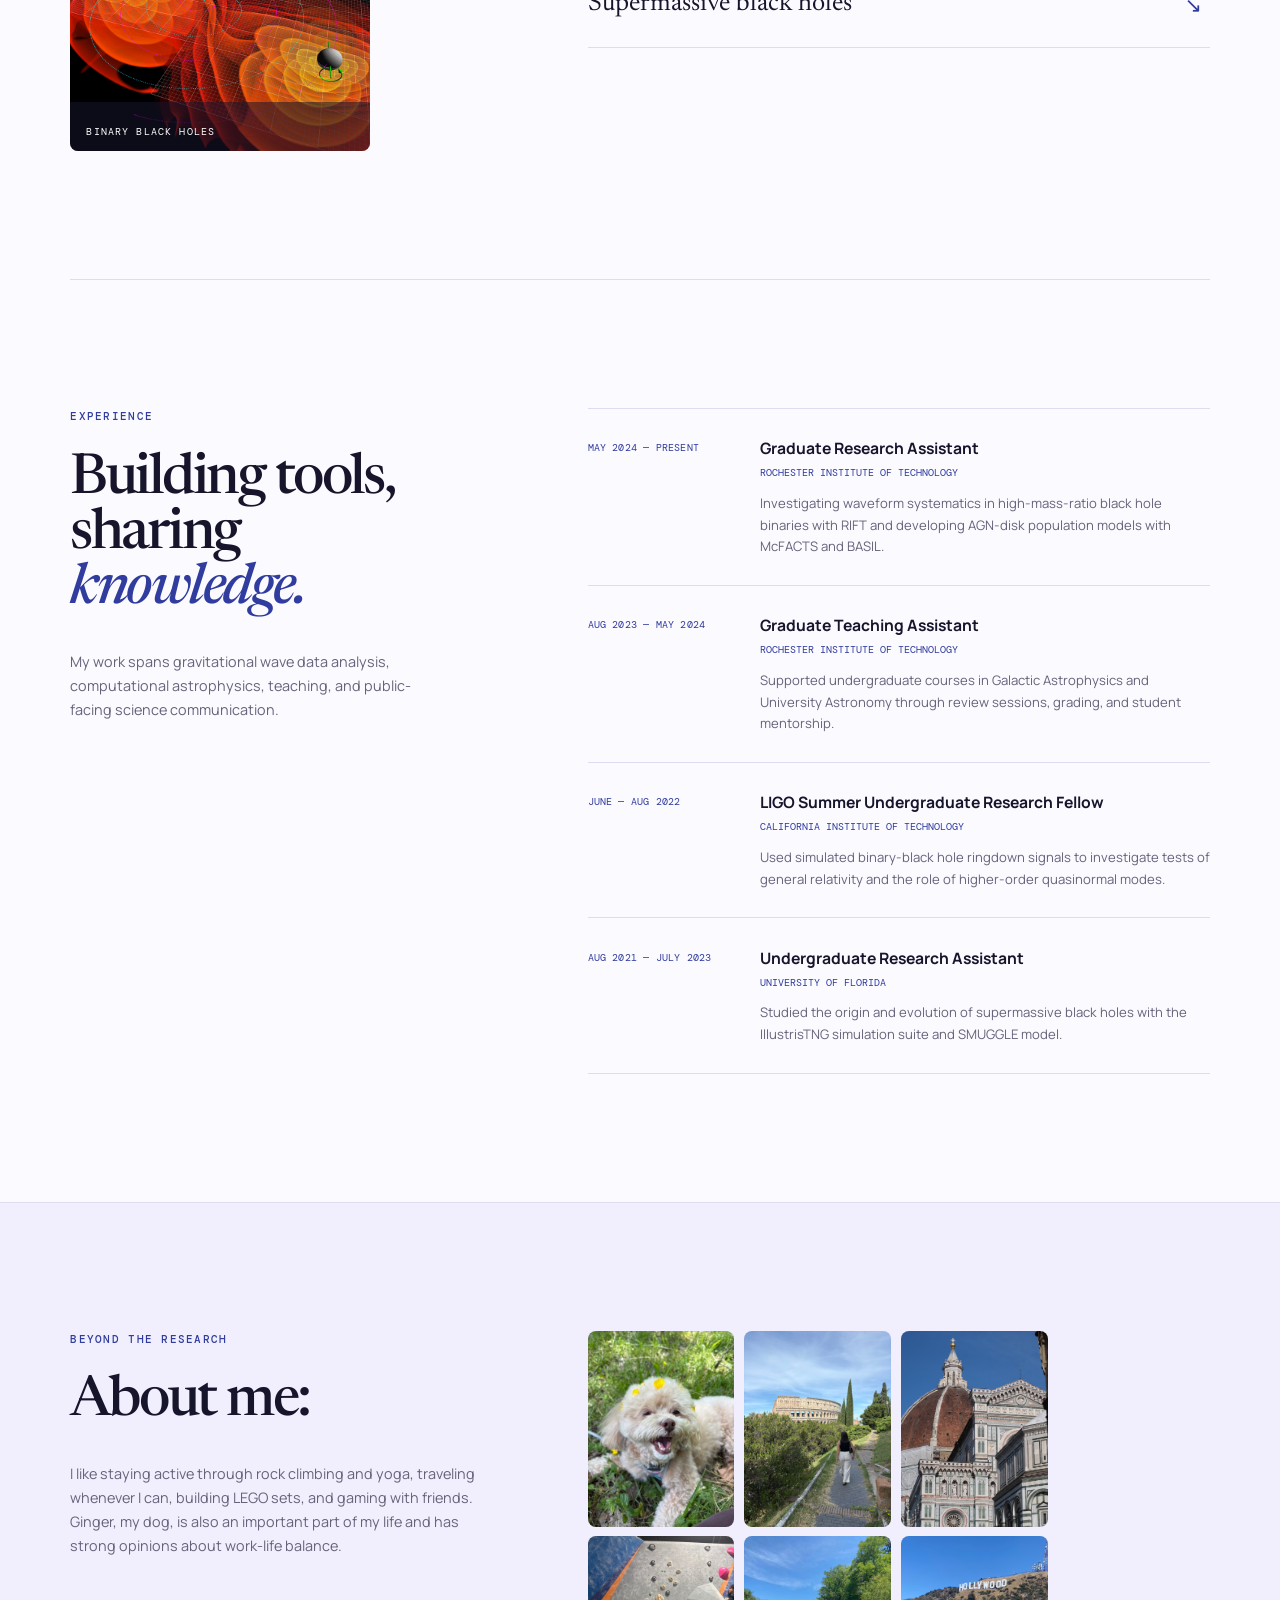
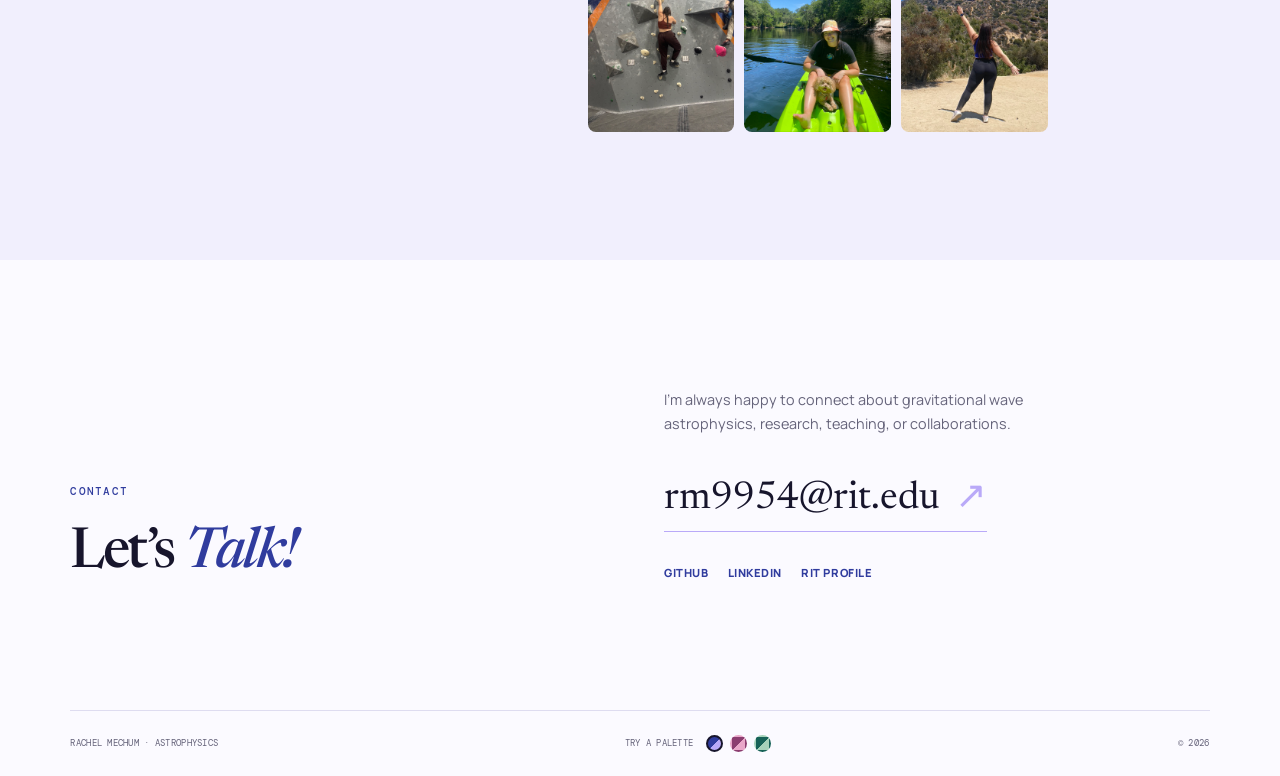
==== commit f5351124: "Drop hyphens from black hole and gravitational wave" ====
--- a/index.html
+++ b/index.html
@@ -3,7 +3,7 @@
 <head>
   <meta charset="utf-8">
   <meta name="viewport" content="width=device-width, initial-scale=1">
-  <meta name="description" content="Rachel Mechum is a Ph.D. student studying binary black holes, gravitational waves, and black-hole populations.">
+  <meta name="description" content="Rachel Mechum is a Ph.D. student studying binary black holes, gravitational waves, and black hole populations.">
   <title>Rachel Mechum | Astrophysics</title>
   <link rel="preconnect" href="https://fonts.googleapis.com">
   <link rel="preconnect" href="https://fonts.gstatic.com" crossorigin>
@@ -31,7 +31,7 @@
         <div class="hero-copy">
           <p class="eyebrow"><span class="eyebrow-dot"></span> Astrophysics · Rochester, NY</p>
           <h1 id="hero-title">Rachel Mechum</h1>
-          <p class="hero-intro">I’m a Ph.D. student in astrophysics working on binary black holes, gravitational wave data analysis, and black-hole formation channels.</p>
+          <p class="hero-intro">I’m a Ph.D. student in astrophysics working on binary black holes, gravitational wave data analysis, and black hole formation channels.</p>
           <div class="hero-actions">
             <a class="button button-primary" href="#research">Explore my research <span aria-hidden="true">↓</span></a>
             <a class="text-link" href="mailto:rm9954@rit.edu">Get in touch <span aria-hidden="true">↗</span></a>
@@ -59,7 +59,7 @@
           <p class="eyebrow">Research</p>
           <h2 id="research-title">One signal<br><span class="down-arrow" aria-hidden="true">↓</span><br>entire <em>population.</em></h2>
           <p>When black holes merge, they send ripples through spacetime. Those gravitational waves carry clues about where the black holes came from and the environments that shaped them.</p>
-          <p>My work combines inference, population synthesis, and simulations to turn those clues into a broader picture of black-hole formation.</p>
+          <p>My work combines inference, population synthesis, and simulations to turn those clues into a broader picture of black hole formation.</p>
           <figure class="scattered-photo"><img src="assets/binary.jpg" alt="Merging binary black holes"><figcaption>Binary black holes</figcaption></figure>
         </div>
         <div class="research-cards">
@@ -75,7 +75,7 @@
           <details class="research-card">
             <summary><span class="card-title">Waveform systematics</span><span class="card-icon" aria-hidden="true">↘</span></summary>
             <div class="card-content">
-              <p>I study how differences between waveform models affect the masses, spins, and other properties inferred from unequal-mass binary black-hole mergers.</p>
+              <p>I study how differences between waveform models affect the masses, spins, and other properties inferred from unequal-mass binary black hole mergers.</p>
               <div class="tag-list"><span>RIFT</span><span>Parameter inference</span><span>High mass ratios</span></div>
               <a class="card-link" href="https://github.com/oshaughn/research-projects-RIT" target="_blank" rel="noreferrer">Explore RIFT <span aria-hidden="true">↗</span></a>
               <figure class="scattered-photo card-photo"><img src="assets/ligo.jpg" alt="Aerial view of the LIGO Hanford detector"><figcaption>LIGO</figcaption></figure>
@@ -102,7 +102,7 @@
         <div class="timeline">
           <article class="timeline-item">
             <div class="timeline-date">May 2024 — present</div>
-            <div><h3>Graduate Research Assistant</h3><p class="place">Rochester Institute of Technology</p><p>Investigating waveform systematics in high-mass-ratio black-hole binaries with RIFT and developing AGN-disk population models with McFACTS and BASIL.</p></div>
+            <div><h3>Graduate Research Assistant</h3><p class="place">Rochester Institute of Technology</p><p>Investigating waveform systematics in high-mass-ratio black hole binaries with RIFT and developing AGN-disk population models with McFACTS and BASIL.</p></div>
           </article>
           <article class="timeline-item">
             <div class="timeline-date">Aug 2023 — May 2024</div>
@@ -110,7 +110,7 @@
           </article>
           <article class="timeline-item">
             <div class="timeline-date">June — Aug 2022</div>
-            <div><h3>LIGO Summer Undergraduate Research Fellow</h3><p class="place">California Institute of Technology</p><p>Used simulated binary-black-hole ringdown signals to investigate tests of general relativity and the role of higher-order quasinormal modes.</p></div>
+            <div><h3>LIGO Summer Undergraduate Research Fellow</h3><p class="place">California Institute of Technology</p><p>Used simulated binary-black hole ringdown signals to investigate tests of general relativity and the role of higher-order quasinormal modes.</p></div>
           </article>
           <article class="timeline-item">
             <div class="timeline-date">Aug 2021 — July 2023</div>
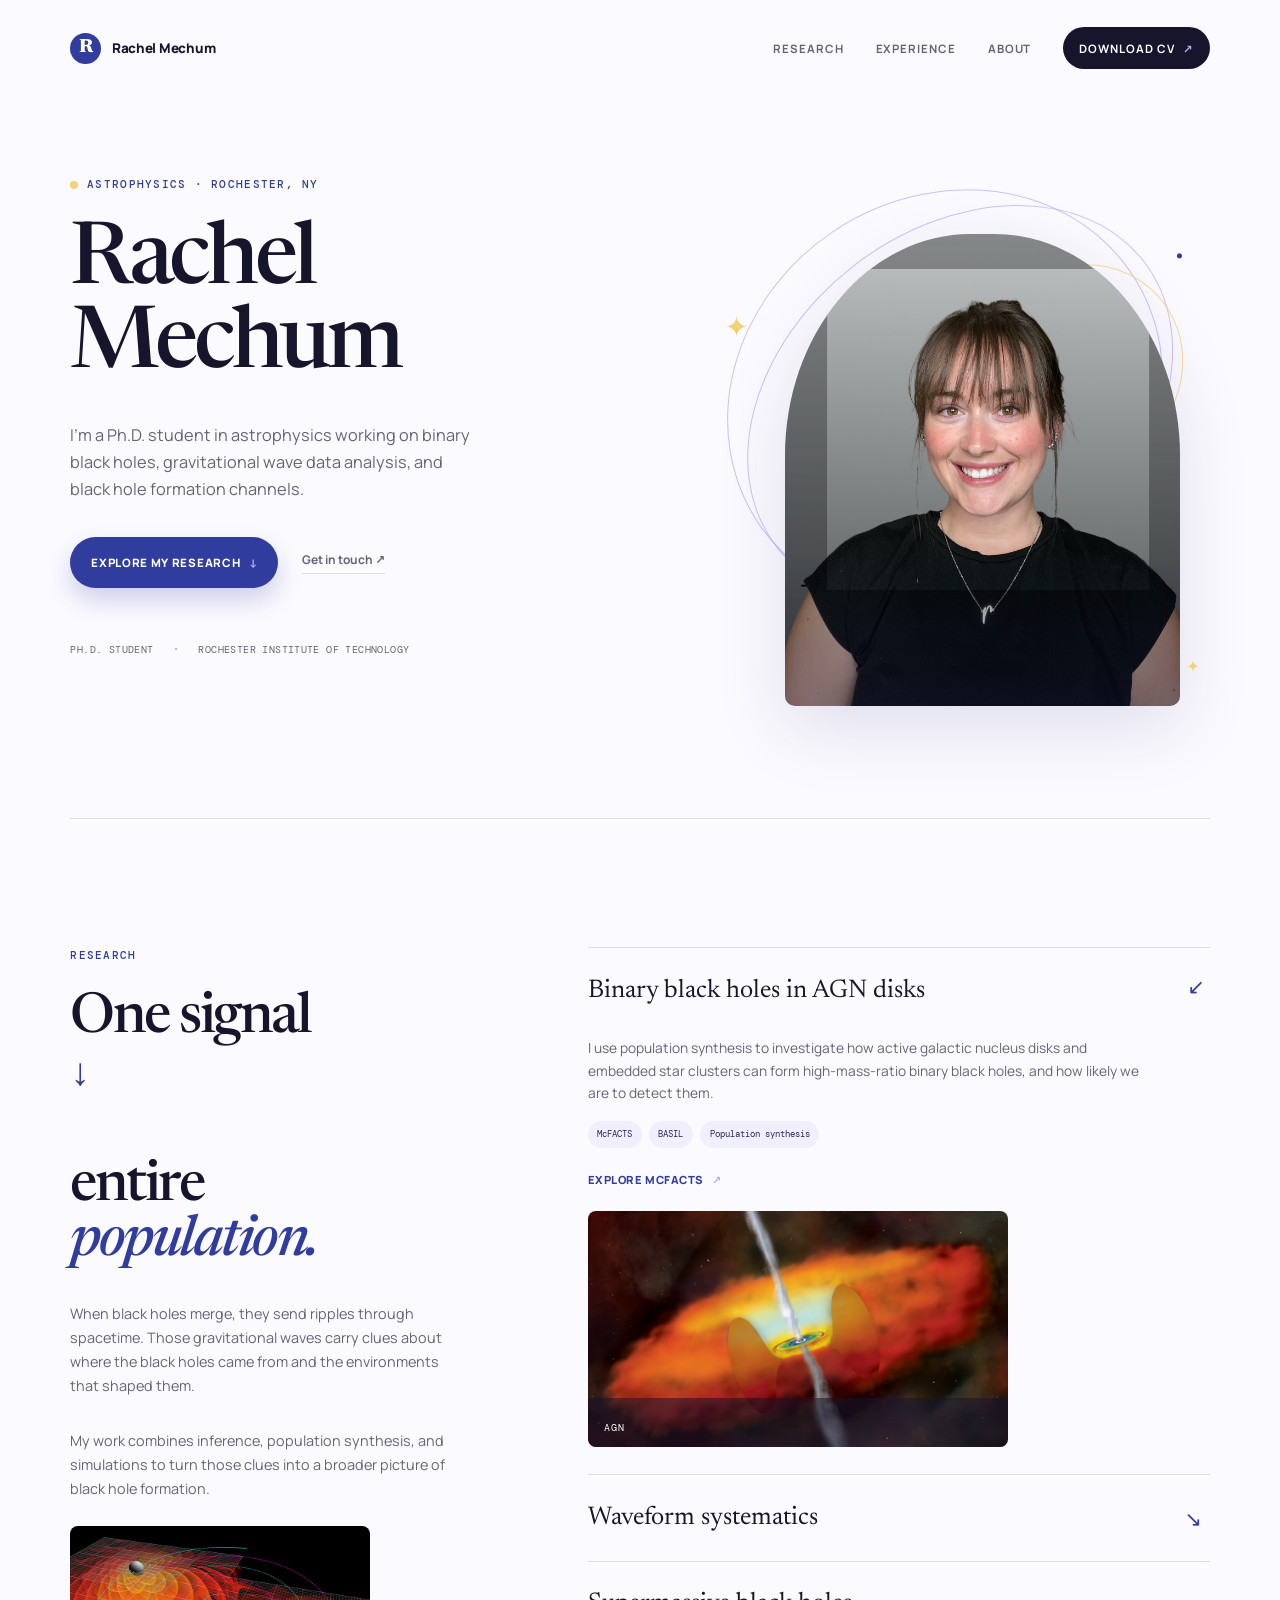
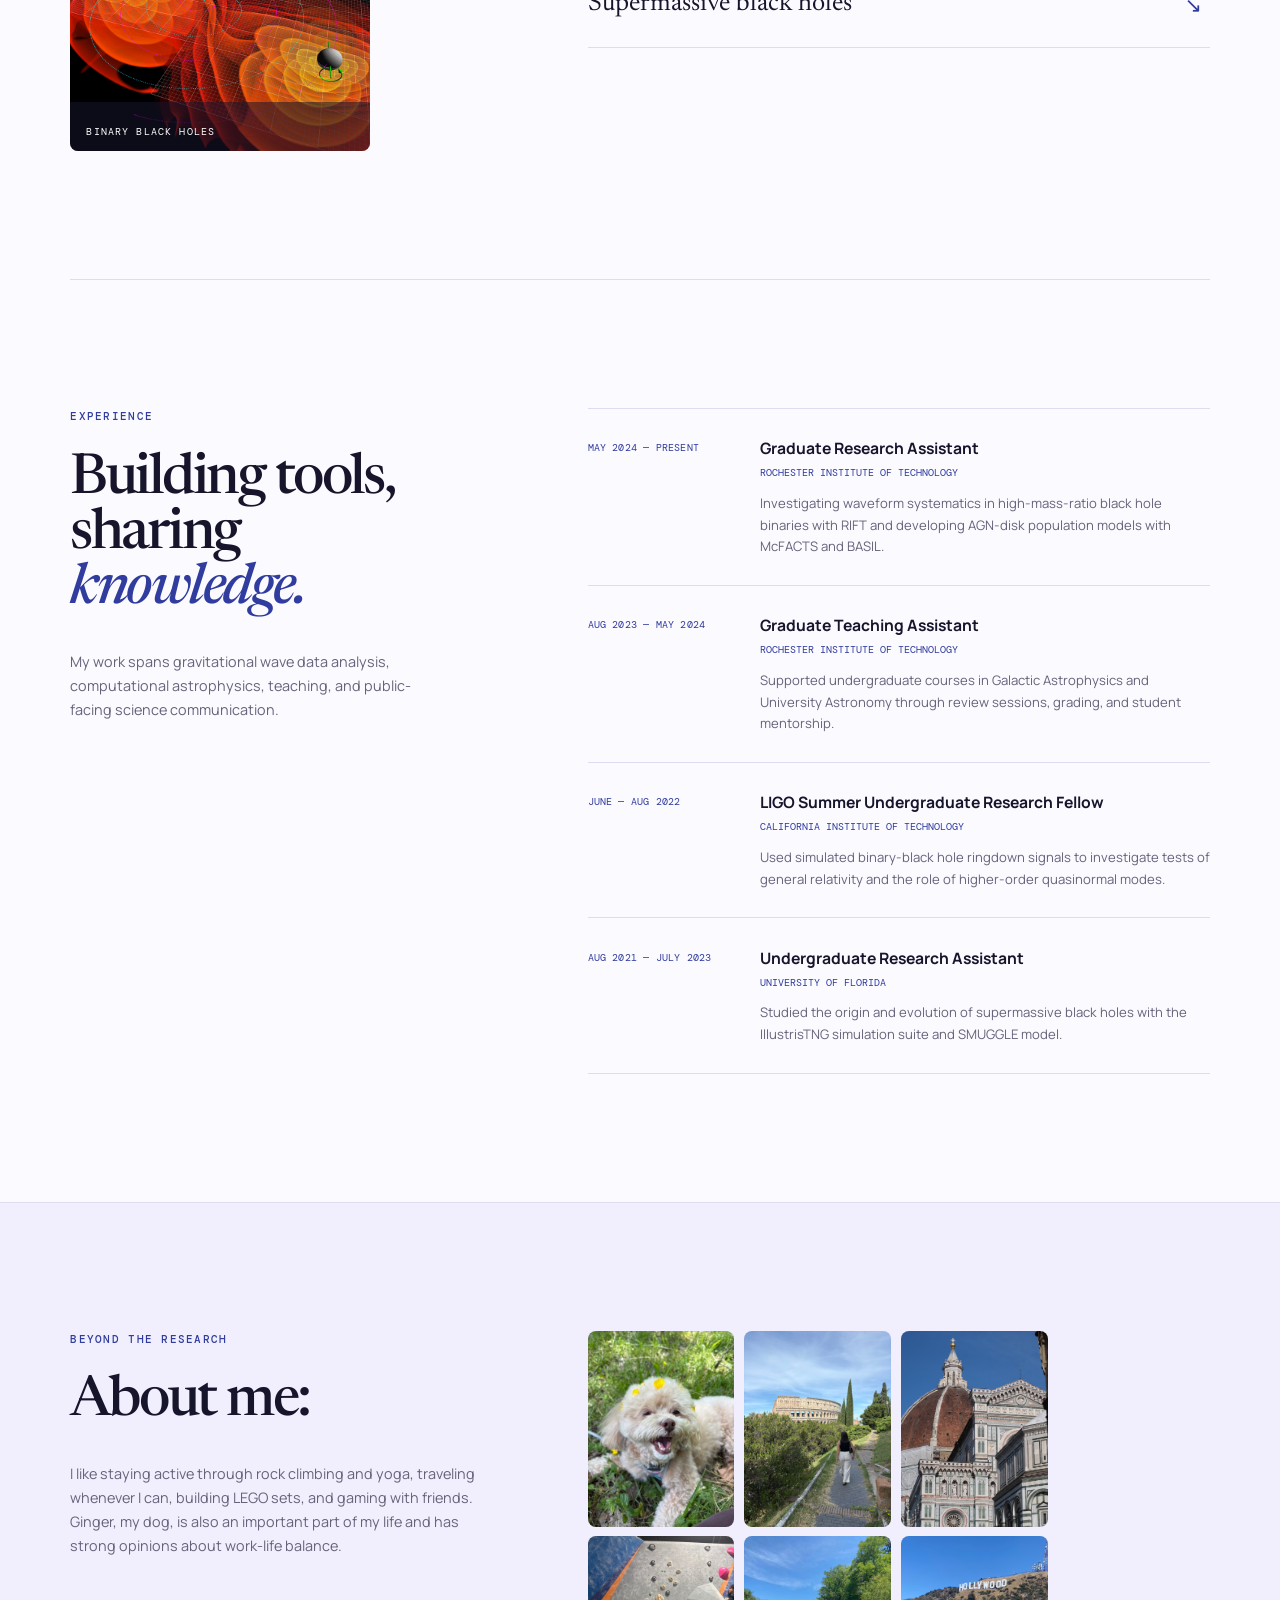
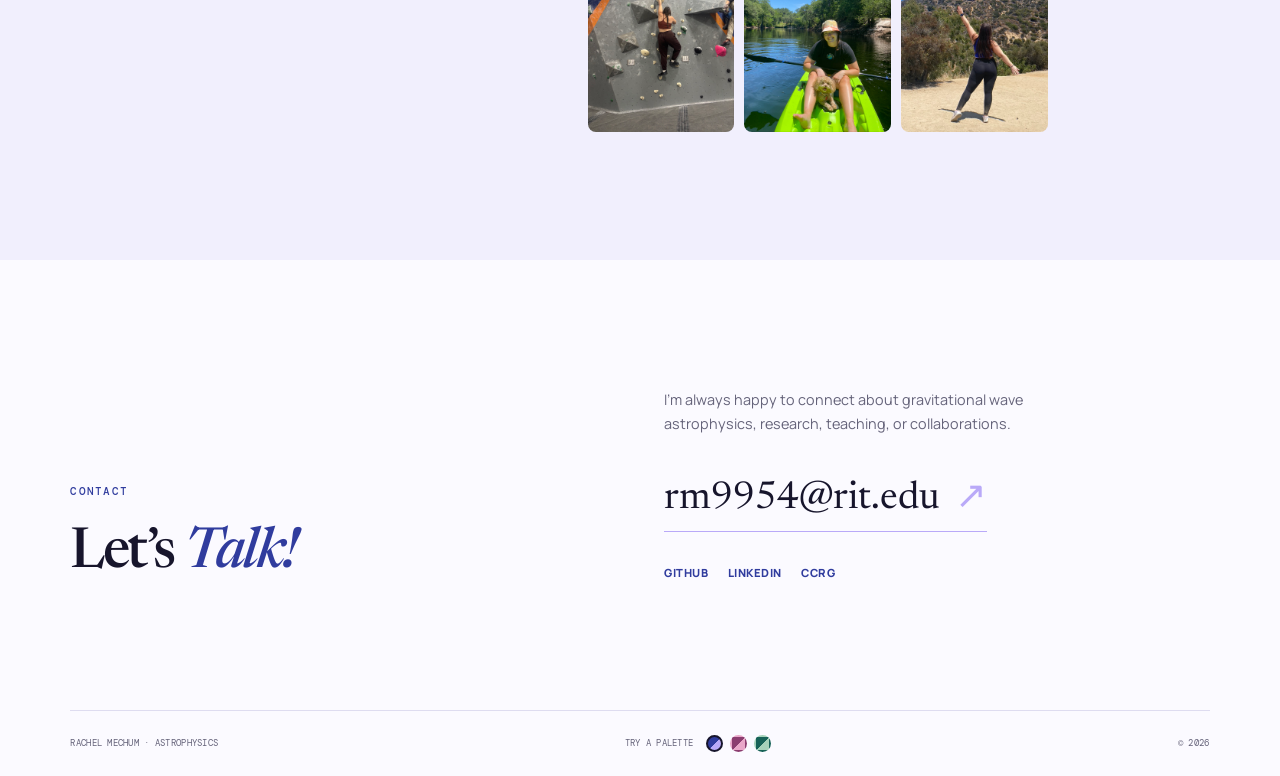
==== commit 5a394def: "Replace moving dots with retro-futurist art, split Writing into Blog, and update CCRG link" ====
--- a/index.html
+++ b/index.html
@@ -139,7 +139,7 @@
 
       <section class="contact" id="contact" aria-labelledby="contact-title">
         <div><p class="eyebrow">Contact</p><h2 id="contact-title">Let’s <em>Talk!</em></h2></div>
-        <div class="contact-right"><p>I’m always happy to connect about gravitational wave astrophysics, research, teaching, or collaborations.</p><a class="email-link" href="mailto:rm9954@rit.edu">rm9954@rit.edu <span aria-hidden="true">↗</span></a><div class="social-links"><a href="https://github.com/rachelmechum" target="_blank" rel="noreferrer">GitHub</a><a href="https://www.linkedin.com/in/rachel-mechum-astro/" target="_blank" rel="noreferrer">LinkedIn</a><a href="https://ccrg.rit.edu/user/rachel.mechum" target="_blank" rel="noreferrer">RIT profile</a></div></div>
+        <div class="contact-right"><p>I’m always happy to connect about gravitational wave astrophysics, research, teaching, or collaborations.</p><a class="email-link" href="mailto:rm9954@rit.edu">rm9954@rit.edu <span aria-hidden="true">↗</span></a><div class="social-links"><a href="https://github.com/rachelmechum" target="_blank" rel="noreferrer">GitHub</a><a href="https://www.linkedin.com/in/rachel-mechum-astro/" target="_blank" rel="noreferrer">LinkedIn</a><a href="https://www.rit.edu/ccrg/contact" target="_blank" rel="noreferrer">CCRG</a></div></div>
       </section>
     </main>
 
